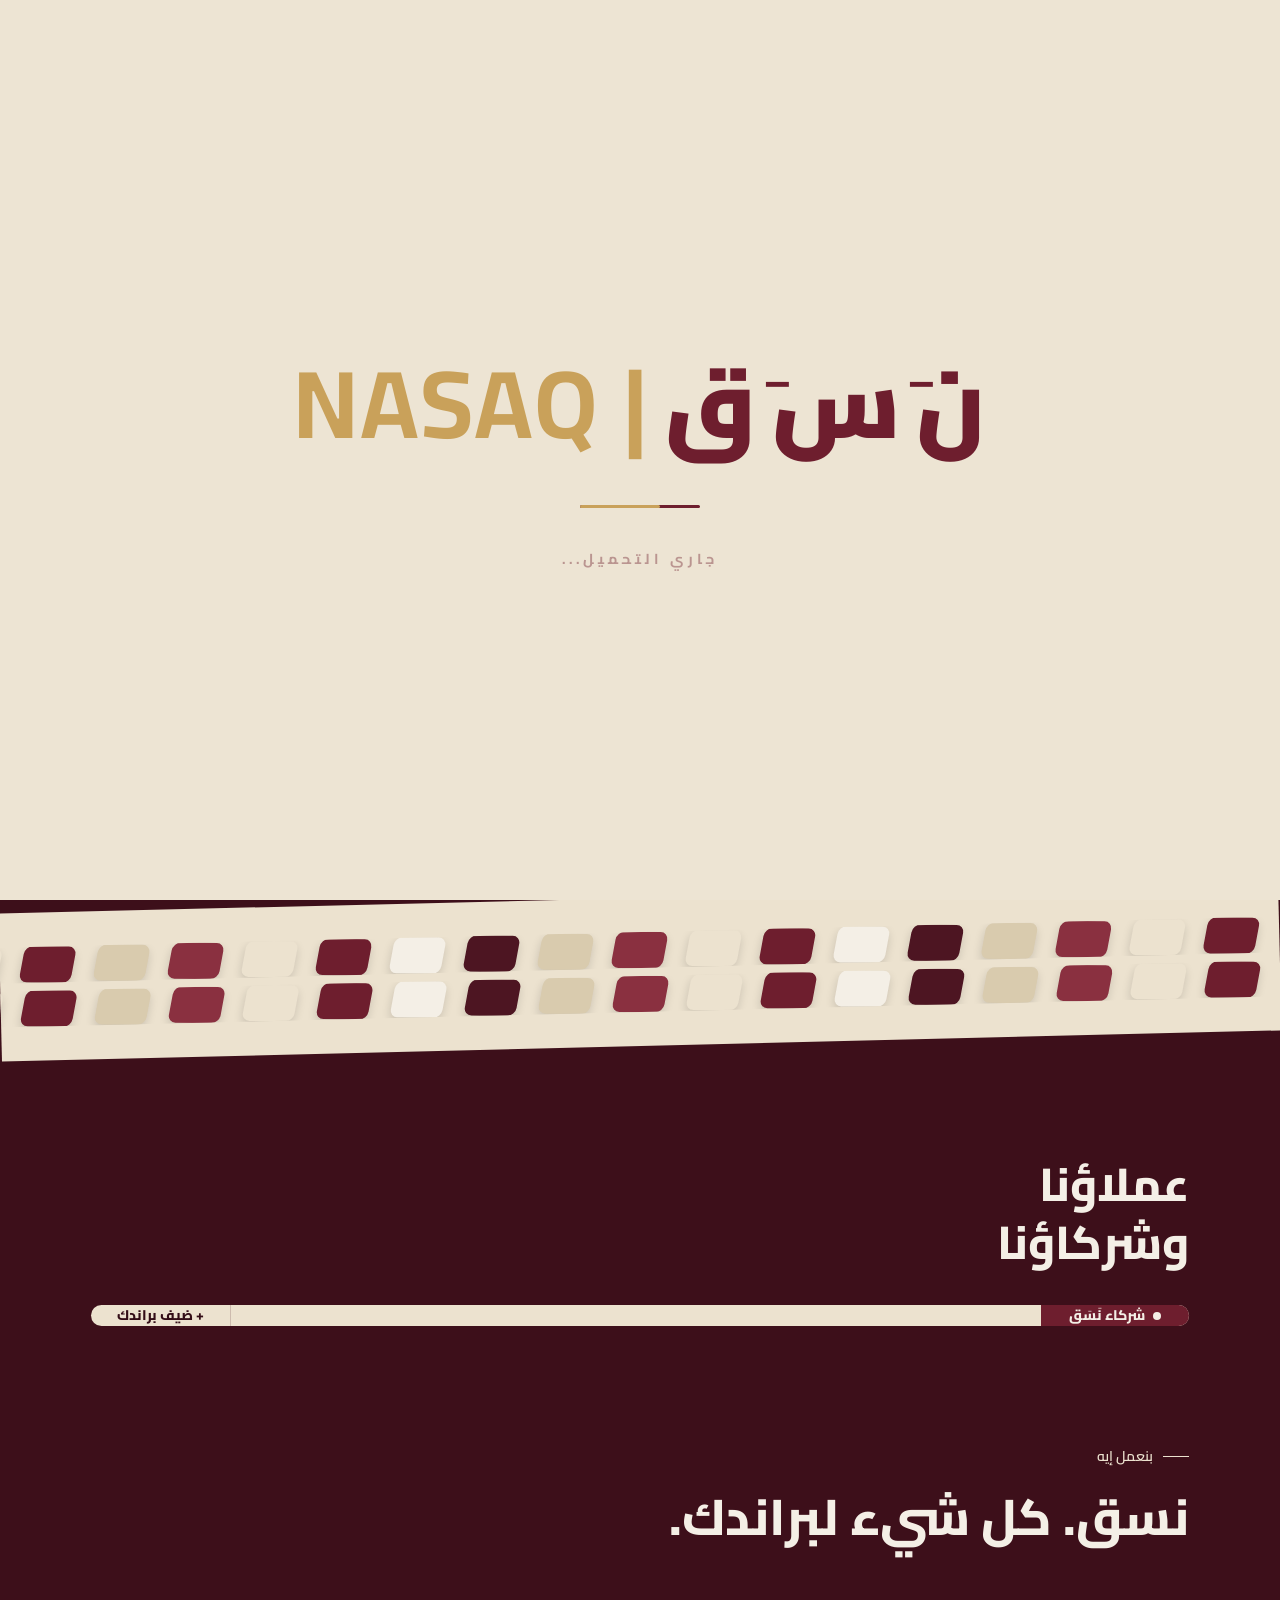
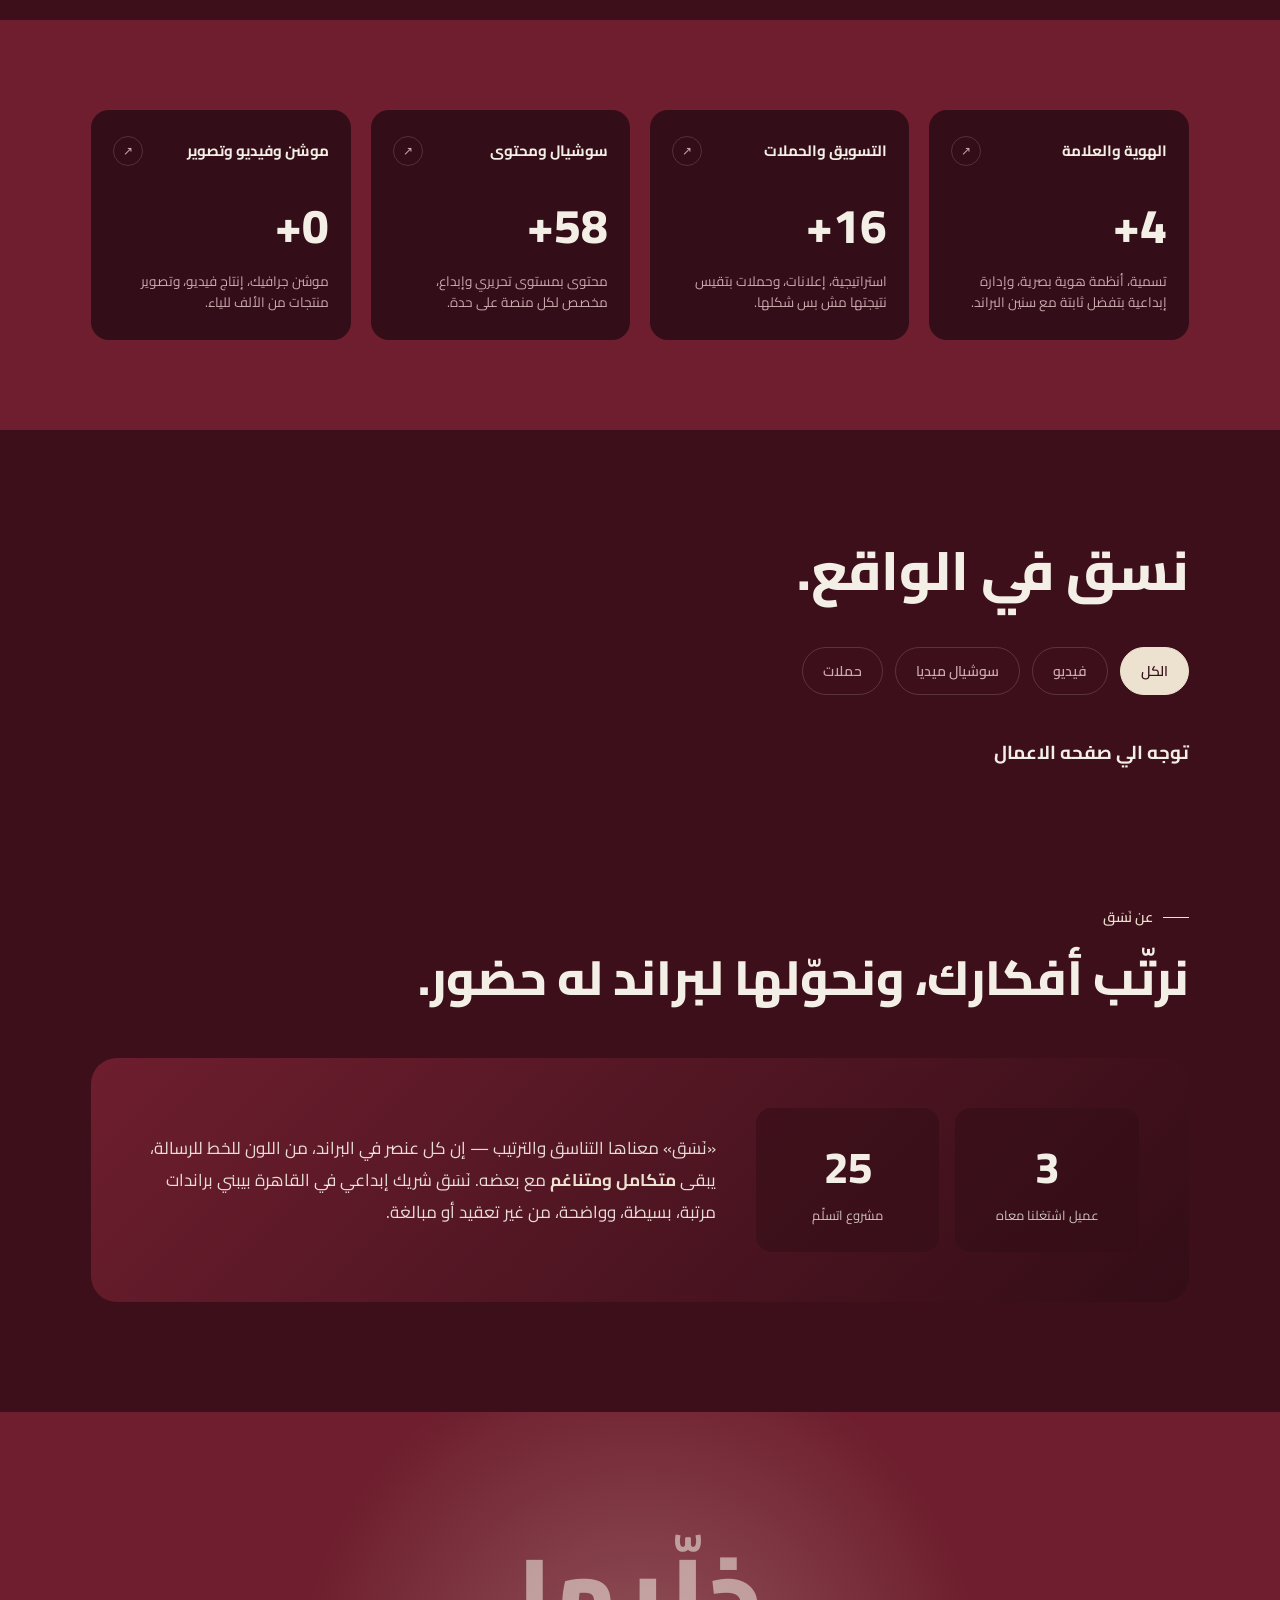
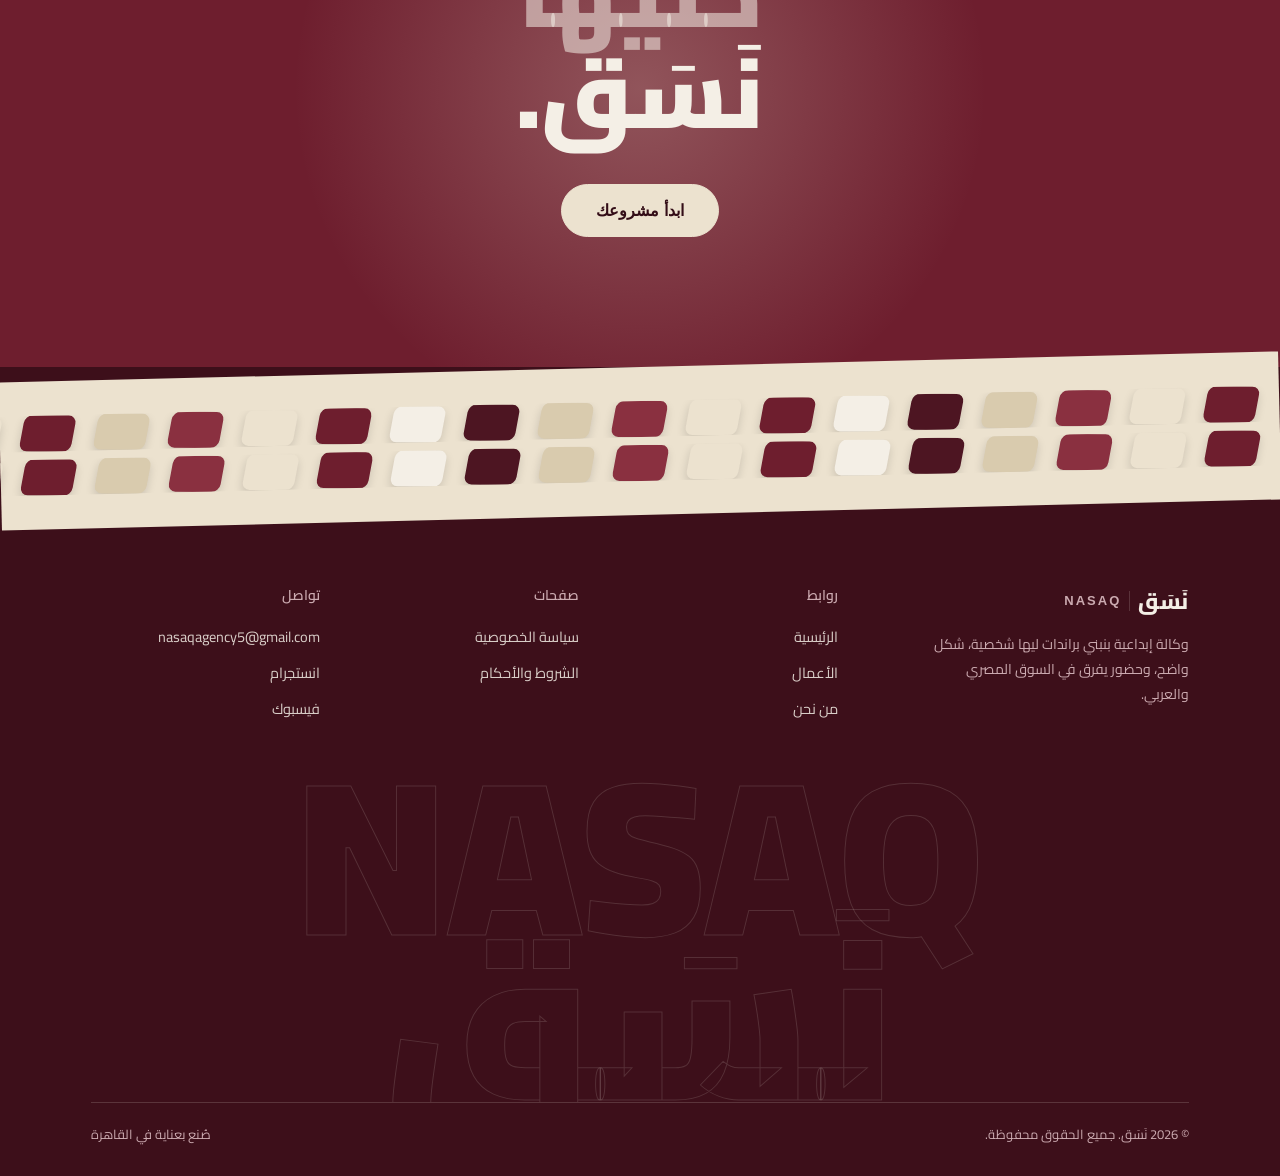
==== index.html @ de9e1041 "Initial commit" ====
<!DOCTYPE html>
<html lang="ar" dir="rtl">

<head>
  <meta charset="UTF-8">
  <meta name="viewport" content="width=device-width, initial-scale=1.0">
  <title>نَسَق | NASAQ — وكالة علامات وإبداع</title>
  <link rel="preconnect" href="https://fonts.googleapis.com">
  <link rel="preconnect" href="https://fonts.gstatic.com" crossorigin>
  <link
    href="https://fonts.googleapis.com/css2?family=Cairo:wght@400;500;600;700;800;900&family=IBM+Plex+Sans+Arabic:wght@300;400;500&display=swap"
    rel="stylesheet">
  <link rel="stylesheet" href="assistant/css/style.css">
  <link rel="stylesheet" href="assistant/css/responsive.css">
  <link rel="icon" type="image/png" href="assistant/img/favicon-48x48.png">
</head>

<body>

  <!-- ===== LOADING SCREEN ===== -->
  <div class="loading-wrapper" id="loadingWrapper">
    <!-- اللوجو المُجمَّع -->
    <div class="logo-container">
      <span class="word">ن</span>
      <span class="word">َ</span>
      <span class="word">س</span>
      <span class="word">َ</span>
      <span class="word">ق</span>
      <span class="word en">| NASAQ</span>
    </div>

    <!-- شريط التحميل المتحرك -->
    <div class="loading-line"></div>

    <!-- نص تحميل -->
    <div class="loading-text">جاري التحميل...</div>
  </div>


  <header id="siteHeader">
    <div class="wrap">
      <div class="logo">نَسَق <span class="en">NASAQ</span></div>
      <nav class="main-links">
        <a href="index.html" class="active">الرئيسية</a>
        <a href="works.html">الأعمال</a>
        <a href="about.html">من نحن</a>
      </nav>
      <div class="nav-right">
        <a class="icon-btn" href="https://www.facebook.com/nasaqagency" aria-label="Instagram">
          <!-- أيقونة إنستغرام SVG -->
          <svg xmlns="http://www.w3.org/2000/svg" width="24" height="24" viewBox="0 0 24 24" fill="none"
            stroke="currentColor" stroke-width="2" stroke-linecap="round" stroke-linejoin="round">
            <rect x="2" y="2" width="20" height="20" rx="5" ry="5" />
            <path d="M16 11.37A4 4 0 1 1 12.63 8 4 4 0 0 1 16 11.37z" />
            <line x1="17.5" y1="6.5" x2="17.51" y2="6.5" />
          </svg>
        </a>
        <a class="icon-btn" href="https://www.facebook.com/nasaqagency" aria-label="Facebook">
          <!-- أيقونة فيسبوك SVG -->
          <svg xmlns="http://www.w3.org/2000/svg" width="24" height="24" viewBox="0 0 24 24" fill="none"
            stroke="currentColor" stroke-width="2" stroke-linecap="round" stroke-linejoin="round">
            <path d="M18 2h-3a5 5 0 0 0-5 5v3H7v4h3v8h4v-8h3l1-4h-4V7a1 1 0 0 1 1-1h3z" />
          </svg>
        </a>
        <button class="btn" onclick="document.getElementById('contactAnchor').scrollIntoView({behavior:'smooth'})">تواصل
          معنا</button>
      </div>
    </div>
  </header>

  <section class="hero" id="home">
    <div class="wrap">
      <div class="hero-cards" aria-hidden="true">
        <div class="card-col a">
          <div class="s-card dark">هوية</div>
          <div class="s-card light">تصوير</div>
          <div class="s-card burg">حملة</div>
          <div class="s-card dark">موشن</div>
          <div class="s-card light">محتوى</div>
          <div class="s-card dark">هوية</div>
          <div class="s-card light">تصوير</div>
          <div class="s-card burg">حملة</div>
          <div class="s-card dark">موشن</div>
          <div class="s-card light">محتوى</div>
        </div>
        <div class="card-col b">
          <div class="s-card light">برانديج</div>
          <div class="s-card dark">سوشيال</div>
          <div class="s-card burg">فيديو</div>
          <div class="s-card light">تحرير</div>
          <div class="s-card dark">إعلانات</div>
          <div class="s-card light">برانديج</div>
          <div class="s-card dark">سوشيال</div>
          <div class="s-card burg">فيديو</div>
          <div class="s-card light">تحرير</div>
          <div class="s-card dark">إعلانات</div>
        </div>
      </div>
      <div class="hero-copy">
        <div class="eyebrow">وكالة علامات وإبداع — القاهرة، مصر</div>
        <h1>براندات ليها <span class="accent">نَسَق</span>.</h1>
        <p>نَسَق وكالة إبداعية بنشتغل على البراند من أول الفكرة لحد ما يبقى ليه شكل وشخصية واضحة.
          تصميم، محتوى، وهوية وحملات... كل حاجة عندنا ليها هدف ومتظبطة على بعض.
          بنحب الشغل المرتب، والأفكار اللي ليها معنى، والنتيجة اللي تفرق فعلًا.
        </p>
        <button class="btn" onclick="document.getElementById('contactAnchor').scrollIntoView({behavior:'smooth'})">ابدأ
          مشروعك <span class="arrow">←</span></button>
      </div>
    </div>
  </section>

  <div class="marquee-section" aria-hidden="true">
    <div class="marquee-row">
      <div class="marquee-track" id="mt1"></div>
    </div>
    <div class="marquee-row rev">
      <div class="marquee-track" id="mt2"></div>
    </div>
  </div>

  <section class="clients reveal">
    <div class="wrap">
      <h2>عملاؤنا<br>وشركاؤنا</h2>
      <div class="clients-ticker">
        <div class="ticker-label"><span class="dot"></span> شركاء نَسَق</div>
        <div class="ticker-viewport">
          <div class="ticker-track" id="clientsTrack"></div>
        </div>
        <div class="add-brand-wrap"><a class="add-brand" href="#contactAnchor">+ ضيف براندك</a></div>
      </div>
    </div>
  </section>

  <section class="statement reveal">
    <div class="wrap">
      <div class="eyebrow">بنعمل إيه</div>
      <h2>نسق. كل شيء لبراندك.</h2>
    </div>
  </section>

  <section class="services">
    <div class="wrap">
      <div class="services-grid reveal-stagger">
        <div class="service-card">
          <div class="service-top"><span class="name">الهوية والعلامة</span><span class="arrow-circle">↗</span></div>
          <div>
            <div class="service-num" data-target="5">0+</div>
            <div class="service-desc">تسمية، أنظمة هوية بصرية، وإدارة إبداعية بتفضل ثابتة مع سنين البراند.</div>
          </div>
        </div>
        <div class="service-card">
          <div class="service-top"><span class="name">التسويق والحملات</span><span class="arrow-circle">↗</span></div>
          <div>
            <div class="service-num" data-target="20">0+</div>
            <div class="service-desc">استراتيجية، إعلانات، وحملات بتقيس نتيجتها مش بس شكلها.</div>
          </div>
        </div>
        <div class="service-card">
          <div class="service-top"><span class="name">سوشيال ومحتوى</span><span class="arrow-circle">↗</span></div>
          <div>
            <div class="service-num" data-target="70">0+</div>
            <div class="service-desc">محتوى بمستوى تحريري وإبداع، مخصص لكل منصة على حدة.</div>
          </div>
        </div>
        <div class="service-card">
          <div class="service-top"><span class="name">موشن وفيديو وتصوير</span><span class="arrow-circle">↗</span></div>
          <div>
            <div class="service-num" data-target="0">0+</div>
            <div class="service-desc">موشن جرافيك، إنتاج فيديو، وتصوير منتجات من الألف للياء.</div>
          </div>
        </div>
      </div>
    </div>
  </section>

  <section class="projects reveal" id="projects">
    <div class="wrap">
      <h2>نسق في الواقع.</h2>
      
      <div class="filters">
        <button class="filter-btn active" data-filter="all">الكل</button>
        
        <button class="filter-btn" data-filter="video">فيديو</button>
        <button class="filter-btn" data-filter="social">سوشيال ميديا</button>
        
        <button class="filter-btn" data-filter="campaign">حملات</button>
      </div>
      <h3>توجه الي صفحه الاعمال</h3>
      <!-- <div class="projects-grid" id="projectsGrid">
        <div class="project-card" data-cat="branding">
          <div class="project-media"></div>
          <div class="project-overlay">
            <div class="project-tag">برانديج</div>
            
          </div>
        </div>
        <div class="project-card" data-cat="social">
          <div class="project-media"></div>
          <div class="project-overlay">
            <div class="project-tag">سوشيال ميديا</div>
            <div class="project-name">محتوى — يوني ستيل</div>
          </div>
        </div>
        <div class="project-card" data-cat="campaign">
          <div class="project-media"></div>
          <div class="project-overlay">
            <div class="project-tag">حملات</div>
            <div class="project-name">حملة إطلاق — ASC</div>
          </div>
        </div>
        <div class="project-card" data-cat="video">
          <div class="project-media"></div>
          <div class="project-overlay">
            <div class="project-tag">فيديو</div>
            
          </div>
        </div>
        
        <div class="project-card" data-cat="branding">
          <div class="project-media"></div>
          <div class="project-overlay">
            <div class="project-tag">برانديج</div>
            <div class="project-name">تعديل هوية — يوني ستيل</div>
          </div>
        </div>
      </div> -->
    </div>
  </section>

  <section class="about reveal" id="about">
    <div class="wrap">
      <div class="eyebrow">عن نَسَق</div>
      <h2>نرتّب أفكارك، ونحوّلها لبراند له حضور.</h2>
      <div class="about-panel">
        <div class="about-stats">
          <div class="about-stat">
            <div class="num" data-target="5">0</div>
            <div class="lbl">عميل اشتغلنا معاه</div>
          </div>
          <div class="about-stat">
            <div class="num" data-target="35">0</div>
            <div class="lbl">مشروع اتسلّم</div>
          </div>
        </div>
        <div class="about-text">
          <p>«نَسَق» معناها التناسق والترتيب — إن كل عنصر في البراند، من اللون للخط للرسالة، يبقى <strong>متكامل
              ومتناغم</strong> مع بعضه. نَسَق شريك إبداعي في القاهرة بيبني براندات مرتبة، بسيطة، وواضحة، من غير تعقيد أو
            مبالغة.</p>
        </div>
      </div>
    </div>
  </section>

  <section class="cta-close" id="contactAnchor">
    <div class="cta-glow"></div>
    <div class="wrap">
      <h2><span class="l1">خلّيها</span><span class="l2">نَسَق.</span></h2>
      <a href="https://wa.me/201227632985" target="_blank"><button class="btn">ابدأ مشروعك</button></a>
    </div>
  </section>

  <div class="marquee-section" aria-hidden="true" style="margin-top:0;margin-bottom:0;">
    <div class="marquee-row">
      <div class="marquee-track" id="mt3"></div>
    </div>
    <div class="marquee-row rev">
      <div class="marquee-track" id="mt4"></div>
    </div>
  </div>

  <footer>
    <div class="wrap">
      <div class="footer-grid">
        <div class="footer-brand">
          <div class="logo">نَسَق <span class="en">NASAQ</span></div>
          <p>وكالة إبداعية بنبني براندات ليها شخصية، شكل واضح، وحضور يفرق في السوق المصري والعربي.</p>
        </div>
        <div class="footer-col">
          <h4>روابط</h4>
          <ul>
            <li><a href="index.html">الرئيسية</a></li>
            <li><a href="works.html">الأعمال</a></li>
            <li><a href="about.html">من نحن</a></li>
          </ul>
        </div>
        <div class="footer-col">
          <h4>صفحات</h4>
          <ul>
            <li><a href="#">سياسة الخصوصية</a></li>
            <li><a href="#">الشروط والأحكام</a></li>
          </ul>
        </div>
        <div class="footer-col">
          <h4>تواصل</h4>
          <ul>
            <li><a href="nasaqagency5@gmail.com">nasaqagency5@gmail.com</a></li>
            <li><a href="https://www.facebook.com/nasaqagency">انستجرام</a></li>
            <li><a href="https://www.facebook.com/nasaqagency">فيسبوك</a></li>
          </ul>
        </div>
      </div>
      <div class="footer-watermark"><span>NASAQ نَسَق</span></div>
      <div class="footer-bottom">
        <span>© 2026 نَسَق. جميع الحقوق محفوظة.</span>
        <span>صُنع بعناية في القاهرة</span>
      </div>
    </div>
  </footer>

  <script src="assistant/js/main.js"></script>

</body>

</html>
---- assistant/css/style.css ----
:root {
    --bg: #3d0f1a;
    --bg-soft: #4d1522;
    --burgundy: #6e1e2e;
    --burgundy-deep: #330d17;
    --burgundy-light: #8a3040;
    --beige: #ece2cf;
    --beige-dim: #d9cbae;
    --cream: #f4efe6;
    --ink: #330d17;
    --muted: #cbaab0;
    --gold: #ece2cf;
    --line: rgba(244, 239, 230, 0.16);
}

* {
    margin: 0;
    padding: 0;
    box-sizing: border-box;
}

html {
    scroll-behavior: smooth;
}

body {
    background: var(--bg);
    color: var(--cream);
    font-family: 'Cairo', sans-serif;
    overflow-x: hidden;
    line-height: 1.5;
}

/* ===== LOADING WRAPPER ===== */
.loading-wrapper {
    position: fixed;
    inset: 0;
    z-index: 9999;
    background: #EDE4D3;
    display: flex;
    flex-direction: column;
    align-items: center;
    justify-content: center;
    transition: opacity 1.2s ease, visibility 1.2s ease;
    opacity: 1;
    visibility: visible;
    pointer-events: all;
}

.loading-wrapper.hide {
    opacity: 0;
    visibility: hidden;
    pointer-events: none;
}

/* ===== LOGO CONTAINER ===== */
.logo-container {
    display: flex;
    align-items: baseline;
    justify-content: center;
    gap: 6px;
    font-size: clamp(3rem, 10vw, 6rem);
    font-weight: 900;
    color: #6E1E2E;
    /* بيرجاندي */
    letter-spacing: 2px;
    position: relative;
}

.logo-container .word {
    display: inline-block;
    opacity: 0;
    transform: translateY(40px) scale(0.7) rotate(-8deg);
    animation: letterPop 0.8s cubic-bezier(0.34, 1.56, 0.64, 1) forwards;
}

.logo-container .word:nth-child(1) {
    animation-delay: 0.1s;
}

.logo-container .word:nth-child(2) {
    animation-delay: 0.25s;
}

.logo-container .word:nth-child(3) {
    animation-delay: 0.4s;
}

.logo-container .word:nth-child(4) {
    animation-delay: 0.55s;
}

.logo-container .word:nth-child(5) {
    animation-delay: 0.7s;
}

.logo-container .word:nth-child(6) {
    animation-delay: 0.85s;
}

/* كلمة NASAQ باللون الذهبي الخفيف */
.logo-container .word.en {
    color: #C9A15A;
    font-weight: 700;
    margin-right: 10px;
}

@keyframes letterPop {
    0% {
        opacity: 0;
        transform: translateY(40px) scale(0.6) rotate(-8deg);
    }

    60% {
        opacity: 1;
        transform: translateY(-6px) scale(1.08) rotate(1deg);
    }

    100% {
        opacity: 1;
        transform: translateY(0) scale(1) rotate(0deg);
    }
}

/* ===== DECORATIVE LINE ===== */
.loading-line {
    margin-top: 30px;
    width: 120px;
    height: 3px;
    background: #6E1E2E;
    border-radius: 4px;
    position: relative;
    overflow: hidden;
    opacity: 0;
    animation: lineFade 0.6s ease 1.2s forwards;
}

.loading-line::after {
    content: '';
    position: absolute;
    right: -100%;
    top: 0;
    height: 100%;
    width: 100%;
    background: #C9A15A;
    border-radius: 4px;
    animation: lineProgress 2s ease 1.4s forwards;
}

@keyframes lineFade {
    0% {
        opacity: 0;
        transform: scaleX(0.5);
    }

    100% {
        opacity: 1;
        transform: scaleX(1);
    }
}

@keyframes lineProgress {
    0% {
        right: -100%;
    }

    100% {
        right: 100%;
    }
}

/* ===== SUBTLE PULSE ON LOGO ===== */
.logo-container {
    animation: softPulse 2.4s ease-in-out infinite alternate;
}

@keyframes softPulse {
    0% {
        transform: scale(1);
    }

    100% {
        transform: scale(1.02);
    }
}

/* ===== SMALL LOADING TEXT ===== */
.loading-text {
    margin-top: 40px;
    font-size: 0.9rem;
    color: rgba(110, 30, 46, 0.4);
    font-weight: 700;
    letter-spacing: 4px;
    opacity: 0;
    animation: textFade 0.8s ease 1.8s forwards;
}

@keyframes textFade {
    0% {
        opacity: 0;
        transform: translateY(10px);
    }

    100% {
        opacity: 1;
        transform: translateY(0);
    }
}

/* ===== RESPONSIVE ===== */
@media (max-width: 600px) {
    .logo-container {
        font-size: 2.4rem;
        gap: 4px;
    }

    .loading-line {
        width: 80px;
    }

    .loading-text {
        font-size: 0.7rem;
        letter-spacing: 2px;
    }
}

@media (max-width: 400px) {
    .logo-container {
        font-size: 1.8rem;
        flex-wrap: wrap;
        justify-content: center;
    }
}

::selection {
    background: var(--burgundy);
    color: var(--cream);
}

a {
    color: inherit;
    text-decoration: none;
}

ul {
    list-style: none;
}

img {
    max-width: 100%;
    display: block;
}

.wrap {
    max-width: 1280px;
    margin: 0 auto;
    padding: 0 40px;
}

@media(max-width:768px) {
    .wrap {
        padding: 0 20px;
    }
}

/* reveal animation */
.reveal {
    opacity: 0;
    transform: translateY(28px);
    transition: opacity .7s cubic-bezier(.2, .7, .2, 1), transform .7s cubic-bezier(.2, .7, .2, 1);
}

.reveal.in {
    opacity: 1;
    transform: translateY(0);
}

.reveal-stagger>* {
    opacity: 0;
    transform: translateY(24px);
    transition: opacity .6s ease, transform .6s ease;
}

.reveal-stagger.in>* {
    opacity: 1;
    transform: translateY(0);
}

.reveal-stagger.in>*:nth-child(1) {
    transition-delay: .03s;
}

.reveal-stagger.in>*:nth-child(2) {
    transition-delay: .09s;
}

.reveal-stagger.in>*:nth-child(3) {
    transition-delay: .15s;
}

.reveal-stagger.in>*:nth-child(4) {
    transition-delay: .21s;
}

.reveal-stagger.in>*:nth-child(5) {
    transition-delay: .27s;
}

.reveal-stagger.in>*:nth-child(6) {
    transition-delay: .33s;
}

/* ---------------- NAVBAR ---------------- */
header {
    position: fixed;
    top: 0;
    left: 0;
    right: 0;
    z-index: 100;
    padding: 22px 0;
    transition: background .35s ease, padding .35s ease, border-color .35s ease;
    border-bottom: 1px solid transparent;
}

header.scrolled {
    background: rgba(61, 15, 26, 0.9);
    backdrop-filter: blur(14px);
    padding: 14px 0;
    border-color: var(--line);
}

header .wrap {
    display: flex;
    align-items: center;
    justify-content: space-between;
    gap: 24px;
}

.logo {
    font-size: 22px;
    font-weight: 800;
    letter-spacing: .5px;
    white-space: nowrap;
    display: flex;
    align-items: center;
    gap: 8px;
}

.logo .en {
    font-family: Arial, sans-serif;
    font-weight: 600;
    font-size: 13px;
    color: var(--muted);
    letter-spacing: 2px;
    border-right: 1px solid var(--line);
    padding-right: 8px;
}

nav.main-links {
    display: flex;
    gap: 36px;
    font-size: 15px;
    font-weight: 600;
}

nav.main-links a {
    position: relative;
    color: var(--muted);
    transition: color .25s ease;
    padding-bottom: 4px;
}

nav.main-links a:hover {
    color: var(--cream);
}

nav.main-links a.active {
    color: var(--cream);
}

nav.main-links a.active::after {
    content: '';
    position: absolute;
    right: 0;
    left: 0;
    bottom: 0;
    height: 2px;
    background: var(--gold);
    border-radius: 2px;
}

.nav-right {
    display: flex;
    align-items: center;
    gap: 14px;
}

.icon-btn {
    width: 36px;
    height: 36px;
    border-radius: 50%;
    border: 1px solid var(--line);
    display: flex;
    align-items: center;
    justify-content: center;
    font-size: 13px;
    color: var(--muted);
    transition: border-color .25s, color .25s, transform .25s;
}

.icon-btn:hover {
    border-color: var(--gold);
    color: var(--cream);
    transform: translateY(-2px);
}

.btn {
    display: inline-flex;
    align-items: center;
    gap: 8px;
    background: var(--beige);
    color: var(--ink);
    font-weight: 700;
    font-size: 14px;
    padding: 12px 22px;
    border-radius: 999px;
    border: 1px solid var(--beige);
    cursor: pointer;
    transition: background .25s ease, color .25s ease, transform .25s ease, box-shadow .25s ease;
}

.btn:hover {
    background: var(--burgundy);
    color: var(--cream);
    border-color: var(--burgundy);
    transform: translateY(-2px) scale(1.02);
    box-shadow: 0 10px 30px -8px rgba(110, 30, 46, .6);
}

.btn .arrow {
    transition: transform .25s ease;
}

.btn:hover .arrow {
    transform: translateX(-4px);
}

.btn-ghost {
    background: transparent;
    color: var(--cream);
    border: 1px solid var(--line);
}

.btn-ghost:hover {
    background: var(--cream);
    color: var(--ink);
    border-color: var(--cream);
}

/* ---------------- HERO ---------------- */
.hero {
    position: relative;
    padding: 170px 0 60px;
    min-height: 92vh;
    display: flex;
    align-items: center;
}

.hero .wrap {
    display: grid;
    grid-template-columns: 0.9fr 1.1fr;
    gap: 40px;
    align-items: center;
}

.hero-cards {
    position: relative;
    height: 560px;
    overflow: hidden;
    -webkit-mask-image: linear-gradient(to bottom, transparent 0%, black 12%, black 88%, transparent 100%);
    mask-image: linear-gradient(to bottom, transparent 0%, black 12%, black 88%, transparent 100%);
}

.card-col {
    position: absolute;
    top: 0;
    width: 47%;
    display: flex;
    flex-direction: column;
    gap: 18px;
}

.card-col.a {
    right: 0;
    animation: scrollUp 26s linear infinite;
}

.card-col.b {
    left: 0;
    animation: scrollDown 32s linear infinite;
}

@keyframes scrollUp {
    from {
        transform: translateY(0);
    }

    to {
        transform: translateY(-50%);
    }
}

@keyframes scrollDown {
    from {
        transform: translateY(-50%);
    }

    to {
        transform: translateY(0);
    }
}

.s-card {
    height: 150px;
    border-radius: 18px;
    display: flex;
    align-items: flex-end;
    padding: 18px;
    font-weight: 700;
    font-size: 16px;
}

.s-card.dark {
    background: var(--bg-soft);
    border: 1px solid var(--line);
    color: var(--cream);
}

.s-card.light {
    background: linear-gradient(160deg, var(--beige), var(--beige-dim));
    color: var(--ink);
}

.s-card.burg {
    background: linear-gradient(160deg, var(--burgundy-light), var(--burgundy-deep));
    color: var(--cream);
}

.hero-copy .eyebrow {
    color: var(--gold);
    font-size: 14px;
    font-weight: 600;
    display: flex;
    align-items: center;
    gap: 10px;
    margin-bottom: 22px;
}

.hero-copy .eyebrow::before {
    content: '';
    width: 26px;
    height: 1px;
    background: var(--gold);
}

.hero-copy h1 {
    font-size: clamp(38px, 5.2vw, 68px);
    font-weight: 800;
    line-height: 1.18;
    margin-bottom: 26px;
}

.hero-copy h1 .accent {
    color: var(--gold);
}

.hero-copy p {
    color: var(--muted);
    font-size: 17px;
    max-width: 460px;
    margin-bottom: 34px;
}

/* ---------------- MARQUEE ---------------- */
.marquee-section {
    padding: 26px 0;
    background: var(--beige);
    transform: rotate(-1.4deg);
    margin: 70px 0;
    position: relative;
    z-index: 2;
}

.marquee-row {
    display: flex;
    overflow: hidden;
    white-space: nowrap;
    margin: 8px 0;
}

.marquee-track {
    display: flex;
    gap: 22px;
    padding-right: 22px;
    animation: marqueeLeft 28s linear infinite;
}

.marquee-row.rev .marquee-track {
    animation: marqueeRight 28s linear infinite;
}

@keyframes marqueeLeft {
    from {
        transform: translateX(0);
    }

    to {
        transform: translateX(-50%);
    }
}

@keyframes marqueeRight {
    from {
        transform: translateX(-50%);
    }

    to {
        transform: translateX(0);
    }
}

.m-chip {
    width: 52px;
    height: 36px;
    border-radius: 8px;
    flex: none;
    display: flex;
    align-items: center;
    justify-content: center;
    font-size: 16px;
    transform: skewX(-10deg) rotate(2deg);
    box-shadow: 0 4px 10px rgba(0, 0, 0, .15);
}

/* ---------------- CLIENTS ---------------- */
.clients {
    padding: 40px 0 100px;
}

.clients h2 {
    font-size: clamp(30px, 4vw, 46px);
    font-weight: 800;
    margin-bottom: 34px;
    line-height: 1.25;
}

.clients-ticker {
    background: var(--beige);
    border-radius: 20px;
    display: flex;
    align-items: stretch;
    overflow: hidden;
}

.ticker-label {
    flex: none;
    background: var(--burgundy);
    color: var(--cream);
    font-weight: 800;
    font-size: 14px;
    display: flex;
    align-items: center;
    gap: 8px;
    padding: 0 28px;
    white-space: nowrap;
    position: relative;
    z-index: 2;
}

.ticker-label .dot {
    width: 8px;
    height: 8px;
    border-radius: 50%;
    background: var(--cream);
    animation: pulseDot 1.4s ease-in-out infinite;
}

@keyframes pulseDot {

    0%,
    100% {
        opacity: 1;
        transform: scale(1);
    }

    50% {
        opacity: .4;
        transform: scale(.7);
    }
}

.ticker-viewport {
    flex: 1;
    overflow: hidden;
    position: relative;
}

.ticker-track {
    display: flex;
    align-items: center;
    gap: 56px;
    padding: 0 56px;
    height: 100%;
    width: max-content;
    animation: marqueeLeft 26s linear infinite;
}

.clients-ticker:hover .ticker-track {
    animation-play-state: paused;
}

.ticker-item {
    display: flex;
    align-items: center;
    gap: 12px;
    flex: none;
}

.ticker-logo {
    width: 44px;
    height: 44px;
    border-radius: 10px;
    background: var(--burgundy);
    color: var(--cream);
    display: flex;
    align-items: center;
    justify-content: center;
    font-weight: 800;
    font-size: 15px;
    flex: none;
}

.ticker-item .t-name {
    font-weight: 700;
    font-size: 17px;
    color: var(--ink);
    white-space: nowrap;
}

.add-brand-wrap {
    flex: none;
    display: flex;
    align-items: center;
    padding: 0 26px;
    border-right: 1px solid rgba(61, 15, 26, .18);
}

.add-brand {
    color: var(--ink) !important;
    font-weight: 800;
    white-space: nowrap;
    font-size: 14px;
}

/* ---------------- WHAT WE DO ---------------- */
.statement {
    padding: 20px 0 70px;
}

.statement .eyebrow {
    color: var(--gold);
    font-weight: 600;
    font-size: 14px;
    margin-bottom: 18px;
    display: flex;
    align-items: center;
    gap: 10px;
}

.statement .eyebrow::before {
    content: '';
    width: 26px;
    height: 1px;
    background: var(--gold);
}

.statement h2 {
    font-size: clamp(28px, 4.4vw, 50px);
    font-weight: 800;
    line-height: 1.3;
    max-width: 820px;
}

/* ---------------- SERVICES / STATS ---------------- */
.services {
    background: var(--burgundy);
    padding: 90px 0;
    position: relative;
}

.services-grid {
    display: grid;
    grid-template-columns: repeat(4, 1fr);
    gap: 20px;
}

@media(max-width:900px) {
    .services-grid {
        grid-template-columns: repeat(2, 1fr);
    }
}

@media(max-width:520px) {
    .services-grid {
        grid-template-columns: 1fr;
    }
}

.service-card {
    background: var(--ink);
    border-radius: 18px;
    padding: 26px 22px;
    min-height: 230px;
    display: flex;
    flex-direction: column;
    justify-content: space-between;
    transition: transform .3s ease, box-shadow .3s ease;
}

.service-card:hover {
    transform: translateY(-6px);
    box-shadow: 0 20px 40px -10px rgba(0, 0, 0, .5);
}

.service-top {
    display: flex;
    align-items: center;
    justify-content: space-between;
}

.service-top .name {
    font-weight: 700;
    font-size: 15px;
}

.service-top .arrow-circle {
    width: 30px;
    height: 30px;
    border-radius: 50%;
    border: 1px solid var(--line);
    display: flex;
    align-items: center;
    justify-content: center;
    font-size: 12px;
    color: var(--muted);
}

.service-num {
    font-size: 48px;
    font-weight: 800;
    color: var(--cream);
    margin: 20px 0 10px;
}

.service-desc {
    color: var(--muted);
    font-size: 13.5px;
    line-height: 1.6;
}

/* ---------------- PROJECTS ---------------- */
.projects {
    padding: 100px 0;
}

.projects h2 {
    font-size: clamp(30px, 4.6vw, 54px);
    font-weight: 800;
    margin-bottom: 36px;
}

.filters {
    display: flex;
    gap: 12px;
    margin-bottom: 44px;
    flex-wrap: wrap;
}

.filter-btn {
    padding: 10px 20px;
    border-radius: 999px;
    border: 1px solid var(--line);
    background: transparent;
    color: var(--muted);
    font-family: inherit;
    font-weight: 600;
    font-size: 14px;
    cursor: pointer;
    transition: all .25s ease;
}

.filter-btn:hover {
    color: var(--cream);
    border-color: var(--gold);
}

.filter-btn.active {
    background: var(--beige);
    color: var(--ink);
    border-color: var(--beige);
}

.projects-grid {
    display: grid;
    grid-template-columns: repeat(3, 1fr);
    gap: 24px;
}

@media(max-width:900px) {
    .projects-grid {
        grid-template-columns: repeat(2, 1fr);
    }
}

@media(max-width:600px) {
    .projects-grid {
        grid-template-columns: 1fr;
    }
}

.project-card {
    border-radius: 18px;
    overflow: hidden;
    position: relative;
    height: 280px;
    cursor: pointer;
    transition: opacity .35s ease, transform .35s ease;
}

.project-card.hidden {
    display: none;
}

.project-media {
    position: absolute;
    inset: 0;
    background: linear-gradient(135deg, var(--burgundy-light), var(--burgundy-deep));
    transition: transform .5s ease;
}

.project-card:nth-child(3n+1) .project-media {
    background: linear-gradient(135deg, var(--bg-soft), var(--burgundy-deep));
}

.project-card:nth-child(3n+2) .project-media {
    background: linear-gradient(135deg, var(--beige), var(--beige-dim));
}

.project-card:hover .project-media {
    transform: scale(1.08);
}

.project-overlay {
    position: absolute;
    inset: 0;
    background: linear-gradient(to top, rgba(0, 0, 0, .75) 0%, rgba(0, 0, 0, 0) 55%);
    display: flex;
    flex-direction: column;
    justify-content: flex-end;
    padding: 22px;
}

.project-tag {
    color: var(--gold);
    font-size: 12px;
    font-weight: 700;
    margin-bottom: 6px;
    transform: translateY(6px);
    opacity: .85;
}

.project-name {
    font-weight: 800;
    font-size: 19px;
    transform: translateY(10px);
    transition: transform .35s ease;
}

.project-card:hover .project-name {
    transform: translateY(0);
}

/* ---------------- ABOUT ---------------- */
.about {
    padding: 40px 0 110px;
}

.about .eyebrow {
    color: var(--gold);
    font-weight: 600;
    font-size: 14px;
    margin-bottom: 18px;
    display: flex;
    align-items: center;
    gap: 10px;
}

.about .eyebrow::before {
    content: '';
    width: 26px;
    height: 1px;
    background: var(--gold);
}

.about h2 {
    font-size: clamp(28px, 4.4vw, 48px);
    font-weight: 800;
    line-height: 1.3;
    max-width: 780px;
    margin-bottom: 50px;
}

.about-panel {
    background: linear-gradient(135deg, var(--burgundy), var(--burgundy-deep));
    border-radius: 26px;
    padding: 50px;
    display: grid;
    grid-template-columns: 0.8fr 1.2fr;
    gap: 40px;
    align-items: center;
}

@media(max-width:800px) {
    .about-panel {
        grid-template-columns: 1fr;
        padding: 32px;
    }
}

.about-stats {
    display: flex;
    gap: 16px;
}

.about-stat {
    background: rgba(51, 13, 23, .55);
    border-radius: 16px;
    padding: 26px 20px;
    flex: 1;
    text-align: center;
}

.about-stat .num {
    font-size: 44px;
    font-weight: 800;
}

.about-stat .lbl {
    font-size: 13px;
    color: rgba(244, 239, 230, .8);
    margin-top: 6px;
}

.about-text p {
    font-size: 17px;
    line-height: 1.9;
    color: rgba(244, 239, 230, .92);
}

.about-text strong {
    color: var(--gold);
}

/* ---------------- CLOSING CTA ---------------- */
.cta-close {
    background: var(--burgundy);
    padding: 130px 0;
    text-align: center;
    position: relative;
    overflow: hidden;
}

.cta-glow {
    position: absolute;
    width: 700px;
    height: 700px;
    border-radius: 50%;
    background: radial-gradient(circle, rgba(236, 226, 207, .28), transparent 70%);
    top: 50%;
    left: 50%;
    transform: translate(-50%, -50%);
    animation: driftGlow 14s ease-in-out infinite;
    pointer-events: none;
}

@keyframes driftGlow {

    0%,
    100% {
        transform: translate(-50%, -50%) scale(1);
    }

    50% {
        transform: translate(-46%, -54%) scale(1.15);
    }
}

.cta-close h2 {
    position: relative;
    font-size: clamp(46px, 8vw, 96px);
    font-weight: 900;
    line-height: 1.05;
    margin-bottom: 40px;
}

.cta-close h2 span {
    display: block;
}

.cta-close h2 .l1 {
    color: rgba(244, 239, 230, .55);
}

.cta-close h2 .l2 {
    color: var(--cream);
}

.cta-close .btn {
    position: relative;
    font-size: 16px;
    padding: 16px 34px;
}

/* ---------------- FOOTER ---------------- */
footer {
    background: var(--bg);
    padding-top: 0;
}

.footer-grid {
    padding: 70px 0 40px;
    display: grid;
    grid-template-columns: 1.4fr 1fr 1fr 1fr;
    gap: 30px;
}

@media(max-width:800px) {
    .footer-grid {
        grid-template-columns: 1fr 1fr;
    }
}

.footer-brand .logo {
    margin-bottom: 14px;
}

.footer-brand p {
    color: var(--muted);
    font-size: 14px;
    max-width: 260px;
    line-height: 1.8;
}

.footer-col h4 {
    font-size: 14px;
    color: var(--muted);
    margin-bottom: 18px;
    font-weight: 600;
}

.footer-col ul li {
    margin-bottom: 12px;
}

.footer-col ul a {
    font-size: 14.5px;
    color: var(--cream);
    opacity: .85;
    transition: opacity .2s;
}

.footer-col ul a:hover {
    opacity: 1;
    color: var(--gold);
}

.footer-watermark {
    overflow: hidden;
    text-align: center;
    line-height: 0.75;
}

.footer-watermark span {
    font-size: clamp(80px, 18vw, 220px);
    font-weight: 900;
    color: transparent;
    -webkit-text-stroke: 1px rgba(244, 239, 230, .14);
}

.footer-bottom {
    border-top: 1px solid var(--line);
    padding: 22px 0 32px;
    display: flex;
    justify-content: space-between;
    align-items: center;
    color: var(--muted);
    font-size: 13px;
    flex-wrap: wrap;
    gap: 10px;
}

@media(max-width:900px) {
    .hero .wrap {
        grid-template-columns: 1fr;
    }

    .hero-cards {
        height: 340px;
        order: 2;
    }

    .hero-copy {
        order: 1;
    }

    .about-stats {
        flex-direction: row;
    }
}

@media (prefers-reduced-motion: reduce) {
    * {
        animation-duration: 0.001ms !important;
        animation-iteration-count: 1 !important;
        transition-duration: 0.001ms !important;
    }
}
---- assistant/css/responsive.css ----
/* ========================================
   NASAQ - Global Responsive System
   ======================================== */

/* منع أي عنصر من إنه يسبب Horizontal Scroll */
html {
  width: 100%;
  overflow-x: hidden;
}

body {
  width: 100%;
  max-width: 100%;
  margin: 0;
  overflow-x: hidden;
}

/* ========================================
   Global Box Sizing
   ======================================== */

*,
*::before,
*::after {
  box-sizing: border-box;
}

/* الصور والفيديوهات */
img,
video,
svg {
  max-width: 100%;
  height: auto;
}

/* ========================================
   Main Wrapper
   ======================================== */

.wrap {
  width: min(92%, 1400px);
  margin-inline: auto;
}

/* ========================================
   Header
   ======================================== */

#siteHeader {
  width: 100%;
}

#siteHeader .wrap {
  min-height: 80px;
  display: flex;
  align-items: center;
  justify-content: space-between;
  gap: 25px;
}

/* اللوجو */

.logo {
  flex-shrink: 0;
  white-space: nowrap;
}

/* Navigation */

.main-links {
  display: flex;
  align-items: center;
  justify-content: center;
  gap: clamp(18px, 2.5vw, 40px);
}

.main-links a {
  white-space: nowrap;
}

/* اليمين */

.nav-right {
  display: flex;
  align-items: center;
  gap: 12px;
  flex-shrink: 0;
}

.icon-btn {
  display: flex;
  align-items: center;
  justify-content: center;
  flex-shrink: 0;
}

/* ========================================
   Buttons
   ======================================== */

.btn {
  max-width: 100%;
  white-space: nowrap;
}

/* ========================================
   Tablet
   ======================================== */

@media (max-width: 900px) {

  #siteHeader .wrap {
    gap: 15px;
  }

  .main-links {
    gap: 18px;
  }

  .nav-right {
    gap: 8px;
  }

  .nav-right .icon-btn {
    display: none;
  }
}

/* ========================================
   Mobile
   ======================================== */

@media (max-width: 700px) {

  .wrap {
    width: min(94%, 600px);
  }

  #siteHeader .wrap {
    min-height: 70px;
    gap: 12px;
  }

  .logo {
    font-size: clamp(18px, 5vw, 24px);
  }

  .logo .en {
    display: none;
  }

  .main-links {
    gap: 12px;
  }

  .main-links a {
    font-size: 13px;
  }

  .nav-right {
    gap: 6px;
  }

  .nav-right .btn {
    padding: 10px 14px;
    font-size: 12px;
  }
}

/* ========================================
   Small Mobile
   ======================================== */

@media (max-width: 480px) {

  .wrap {
    width: 92%;
  }

  #siteHeader .wrap {
    min-height: 64px;
    gap: 8px;
  }

  .logo {
    font-size: 19px;
  }

  .main-links {
    gap: 9px;
  }

  .main-links a {
    font-size: 11px;
  }

  .nav-right .btn {
    padding: 8px 10px;
    font-size: 11px;
  }
}

/* ========================================
   Very Small Screens
   ======================================== */

@media (max-width: 360px) {

  .main-links {
    gap: 7px;
  }

  .main-links a {
    font-size: 10px;
  }

  .nav-right .btn {
    padding: 7px 8px;
    font-size: 10px;
  }
}
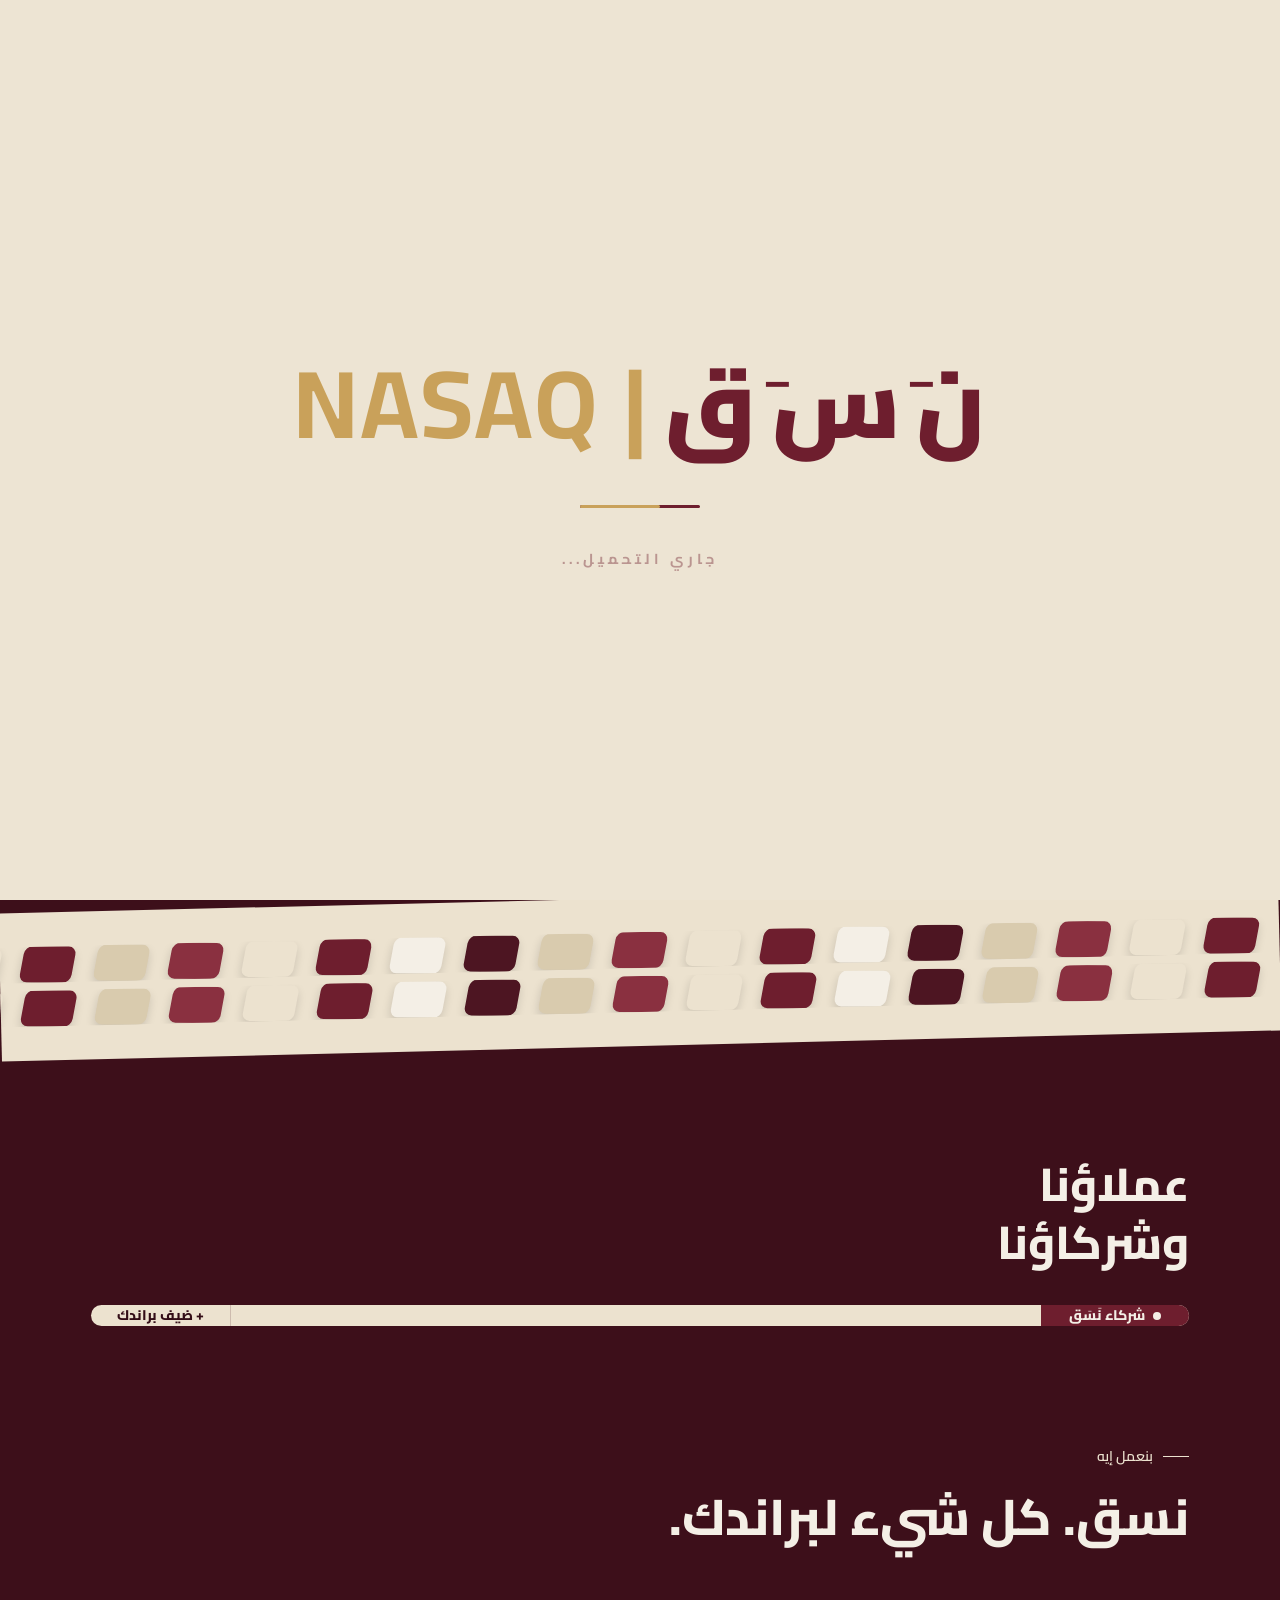
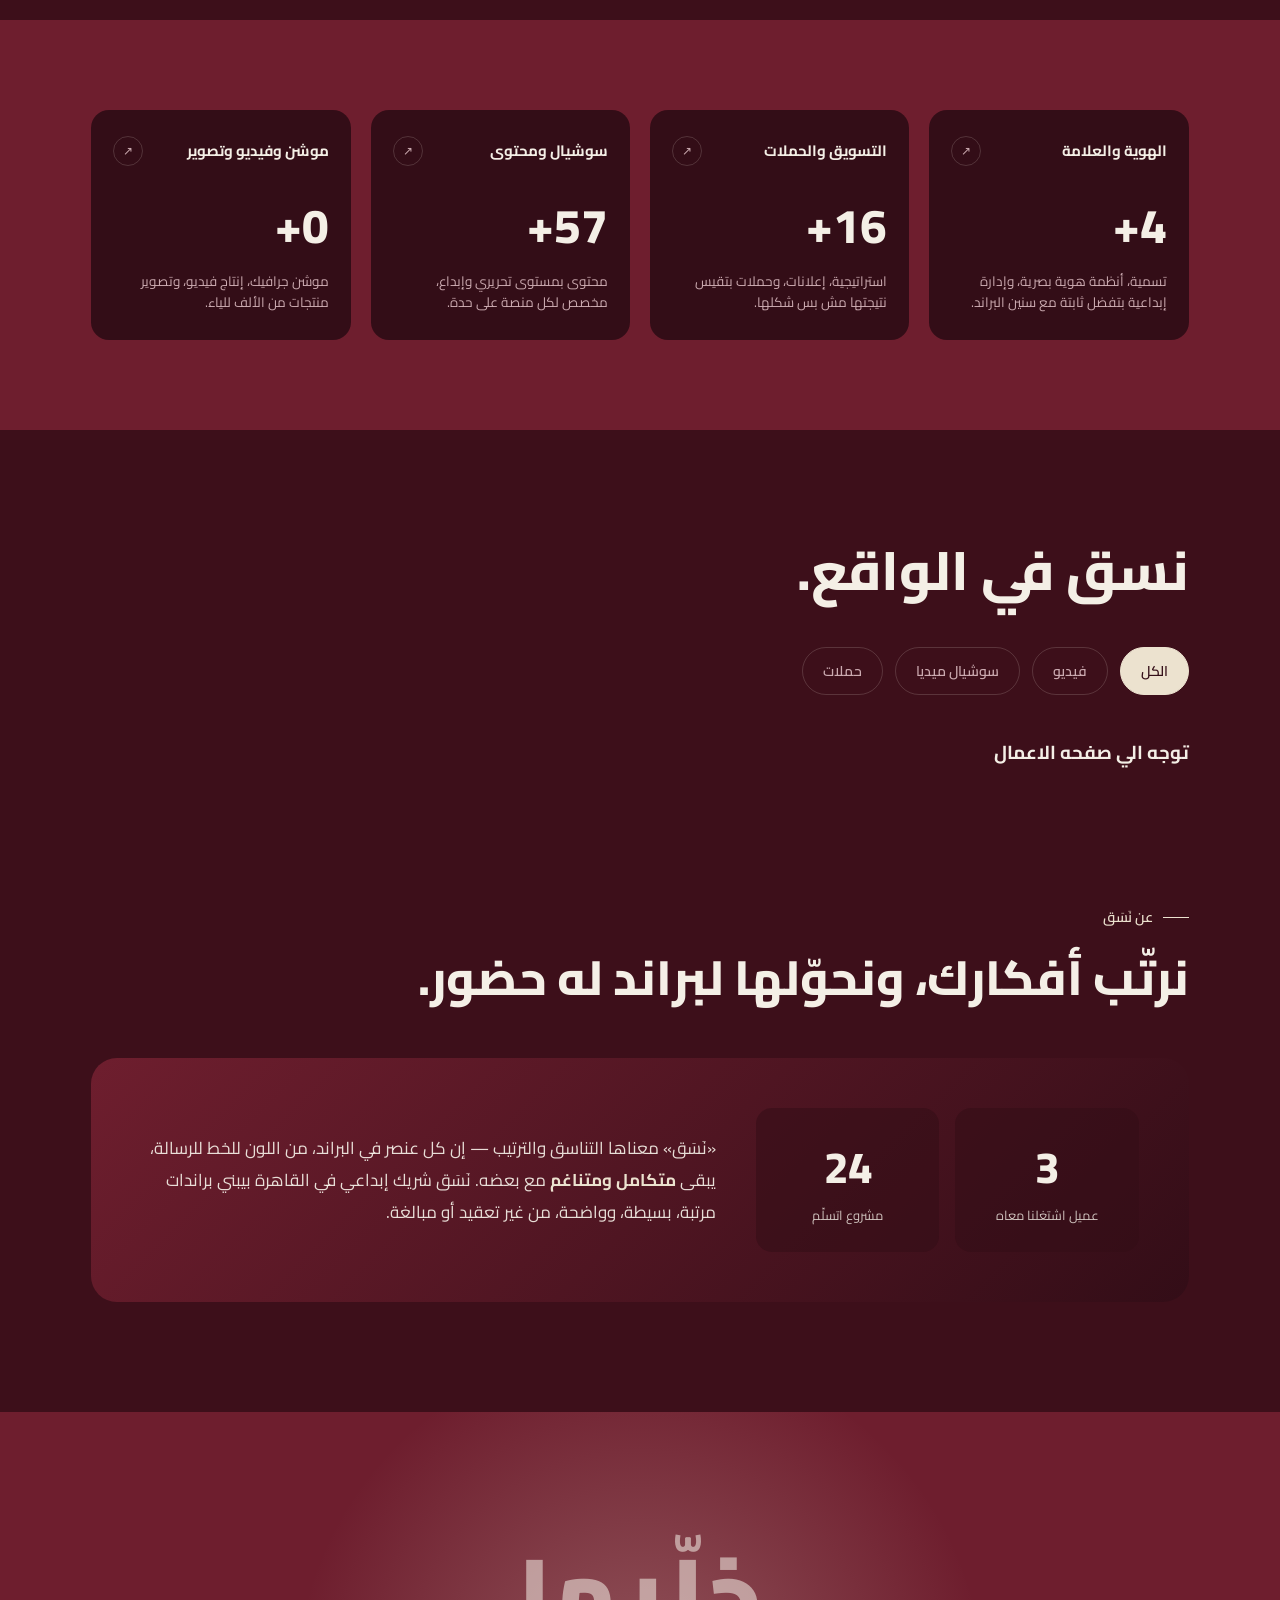
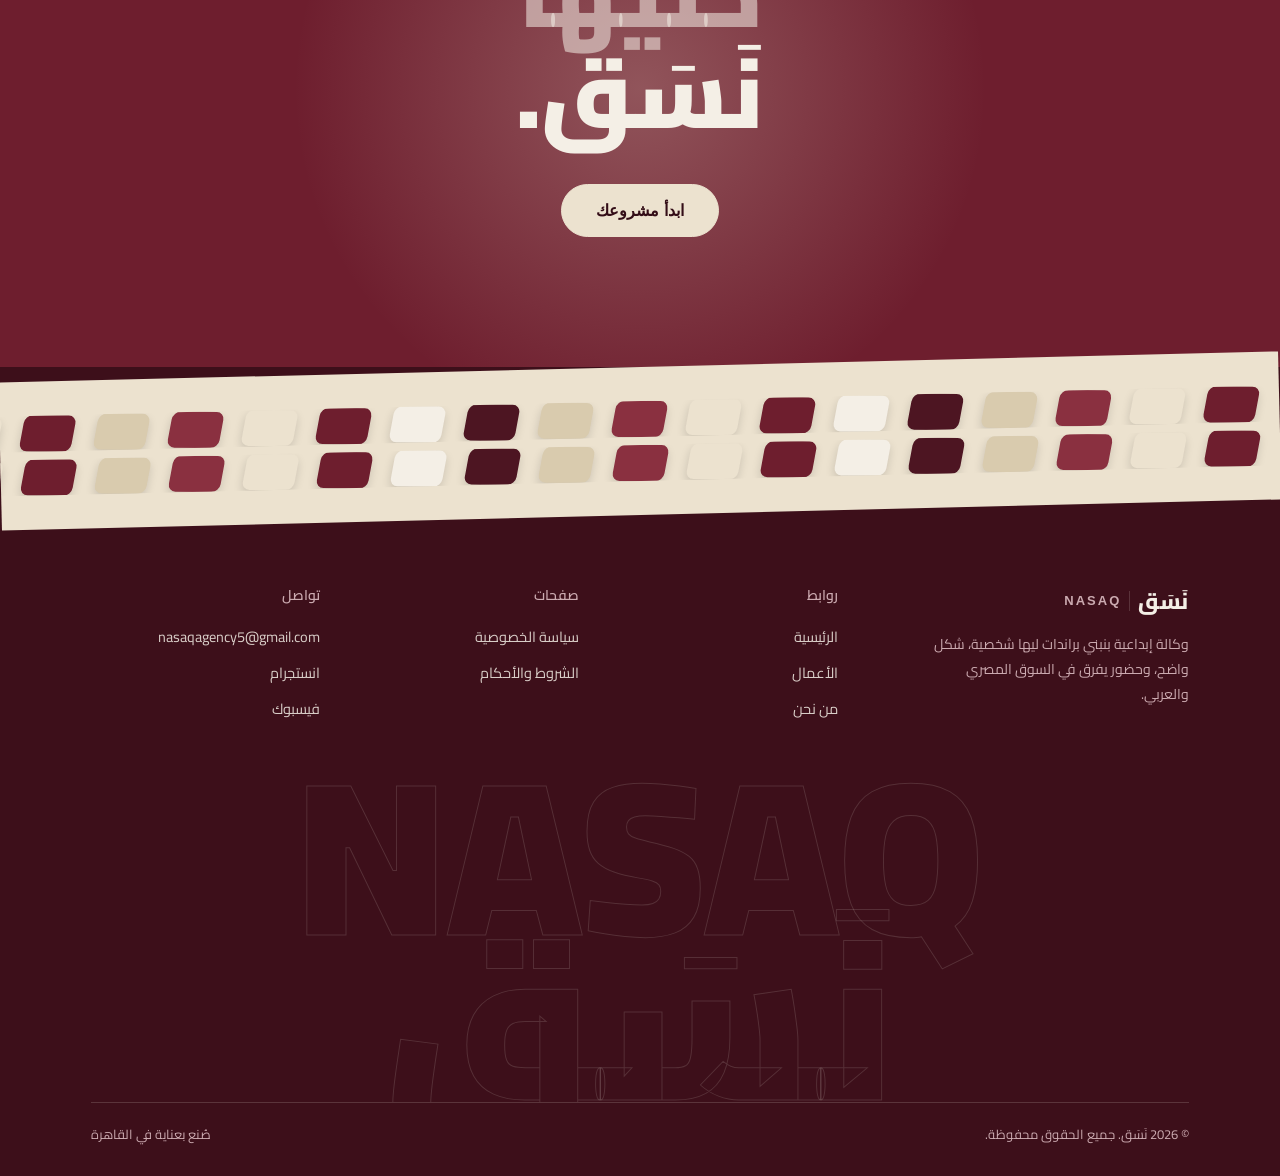
==== commit 6f090794: "Update index.html" ====
--- a/index.html
+++ b/index.html
@@ -3,6 +3,39 @@
 
 <head>
   <meta charset="UTF-8">
+  <meta name="viewport" content="width=device-width, initial-scale=1.0">
+  <title>نسق | Nasaq — وكالة تصميم وتسويق رقمي</title>
+
+  <meta name="description" content="نسق Nasaq — وكالة متخصصة في التصميم والتسويق الرقمي، نساعد العلامات التجارية وصناع المحتوى على الظهور بشكل احترافي وبناء حضور رقمي قوي.">
+  
+  <meta name="keywords" content="نسق, Nasaq, Nasaq Agency, نسق وكالة, نسق للتسويق الرقمي, نسق للتصميم, Nasaq Egypt, وكالة تسويق رقمي, شركة تصميم, تصميم جرافيك, تسويق رقمي, إدارة سوشيال ميديا">
+  
+  <meta name="author" content="Nasaq">
+  
+  <meta name="robots" content="index, follow">
+  <meta name="googlebot" content="index, follow">
+  
+  <link rel="canonical" href="https://YOUR-DOMAIN.com/">
+  
+  <meta name="application-name" content="Nasaq">
+  <meta name="apple-mobile-web-app-title" content="Nasaq">
+  
+  <!-- Open Graph -->
+  <meta property="og:type" content="website">
+  <meta property="og:site_name" content="Nasaq">
+  <meta property="og:title" content="نسق | Nasaq — تصميم وتسويق رقمي">
+  <meta property="og:description" content="نسق Nasaq — نصنع حضورًا بصريًا ورقميًا يترك أثرًا.">
+  <meta property="og:url" content="https://YOUR-DOMAIN.com/">
+  <meta property="og:image" content="https://YOUR-DOMAIN.com/assets/og-image.jpg">
+  <meta property="og:image:alt" content="Nasaq — نسق">
+  <meta property="og:locale" content="ar_EG">
+  
+  <!-- Twitter / X -->
+  <meta name="twitter:card" content="summary_large_image">
+  <meta name="twitter:title" content="نسق | Nasaq">
+  <meta name="twitter:description" content="نسق — تصميم وتسويق رقمي يصنع فرقًا.">
+  <meta name="twitter:image" content="https://YOUR-DOMAIN.com/assets/og-image.jpg">
+  
   <meta name="viewport" content="width=device-width, initial-scale=1.0">
   <title>نَسَق | NASAQ — وكالة علامات وإبداع</title>
   <link rel="preconnect" href="https://fonts.googleapis.com">
@@ -311,4 +344,4 @@
 
 </body>
 
-</html>+</html>
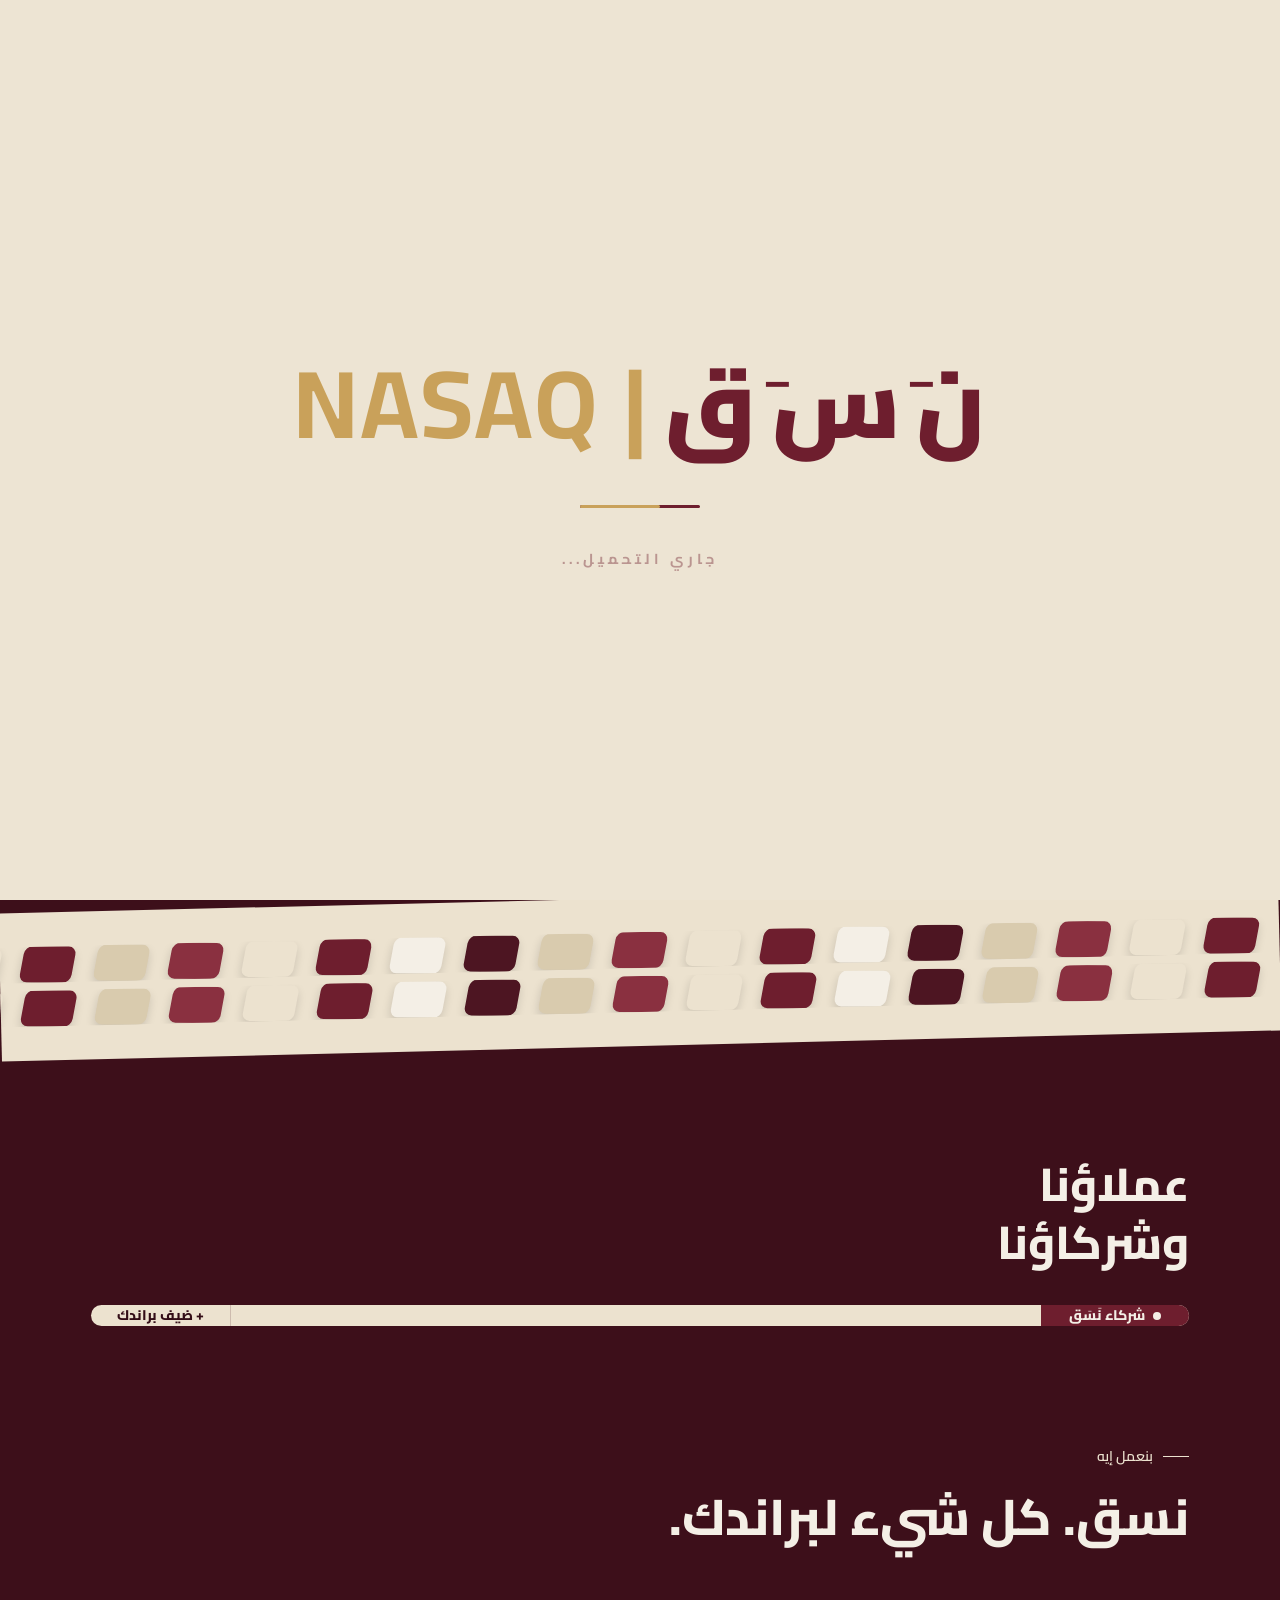
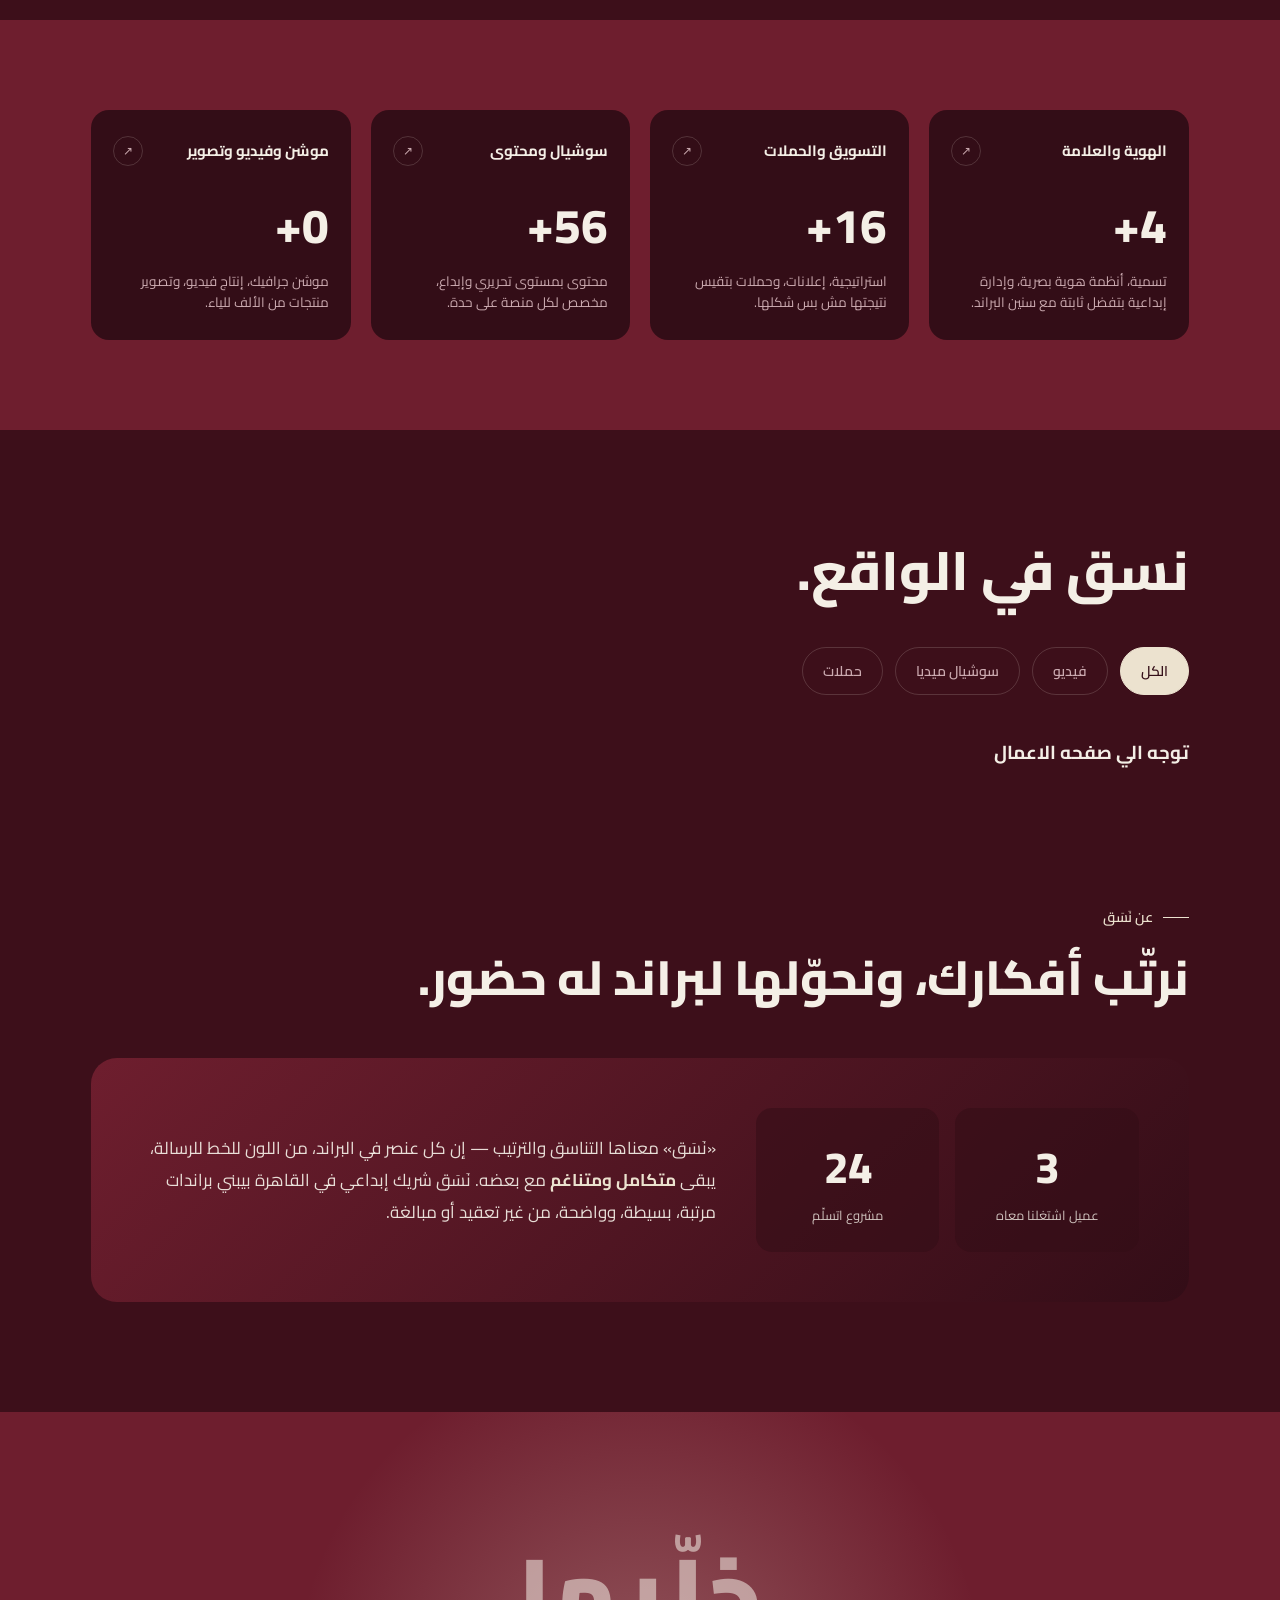
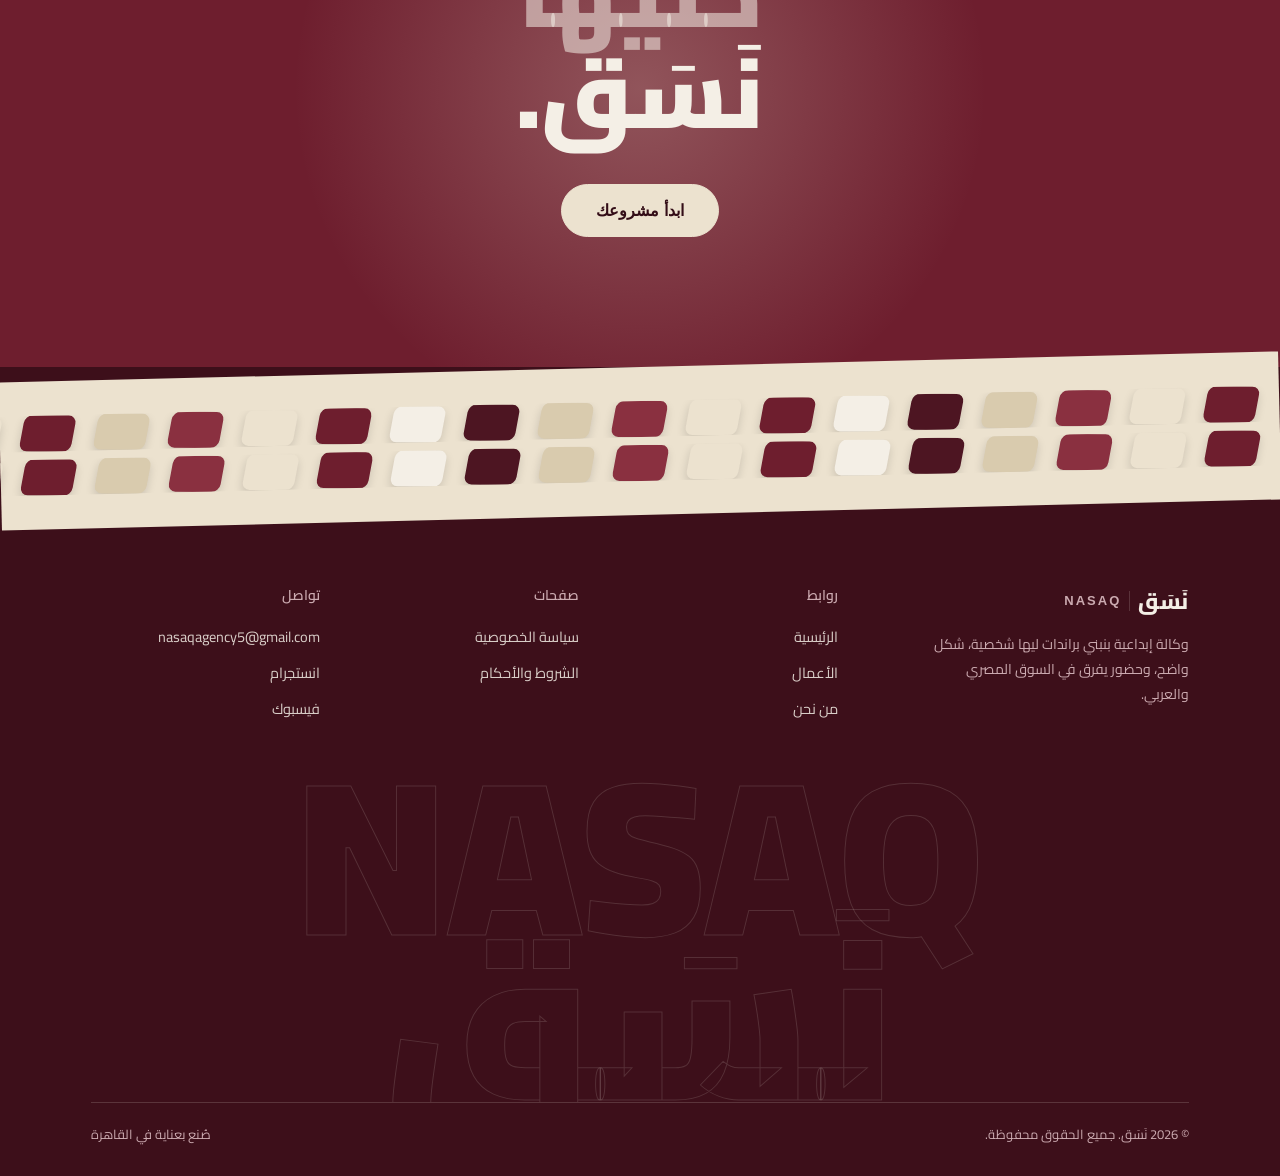
==== commit c62d57d0: "Add domain verification meta tag to index.html" ====
--- a/index.html
+++ b/index.html
@@ -11,6 +11,8 @@
   <meta name="keywords" content="نسق, Nasaq, Nasaq Agency, نسق وكالة, نسق للتسويق الرقمي, نسق للتصميم, Nasaq Egypt, وكالة تسويق رقمي, شركة تصميم, تصميم جرافيك, تسويق رقمي, إدارة سوشيال ميديا">
   
   <meta name="author" content="Nasaq">
+
+  <meta name="p:domain_verify" content="c69bcea3a431b00b4c3675d530d3eb2d"/>
   
   <meta name="robots" content="index, follow">
   <meta name="googlebot" content="index, follow">
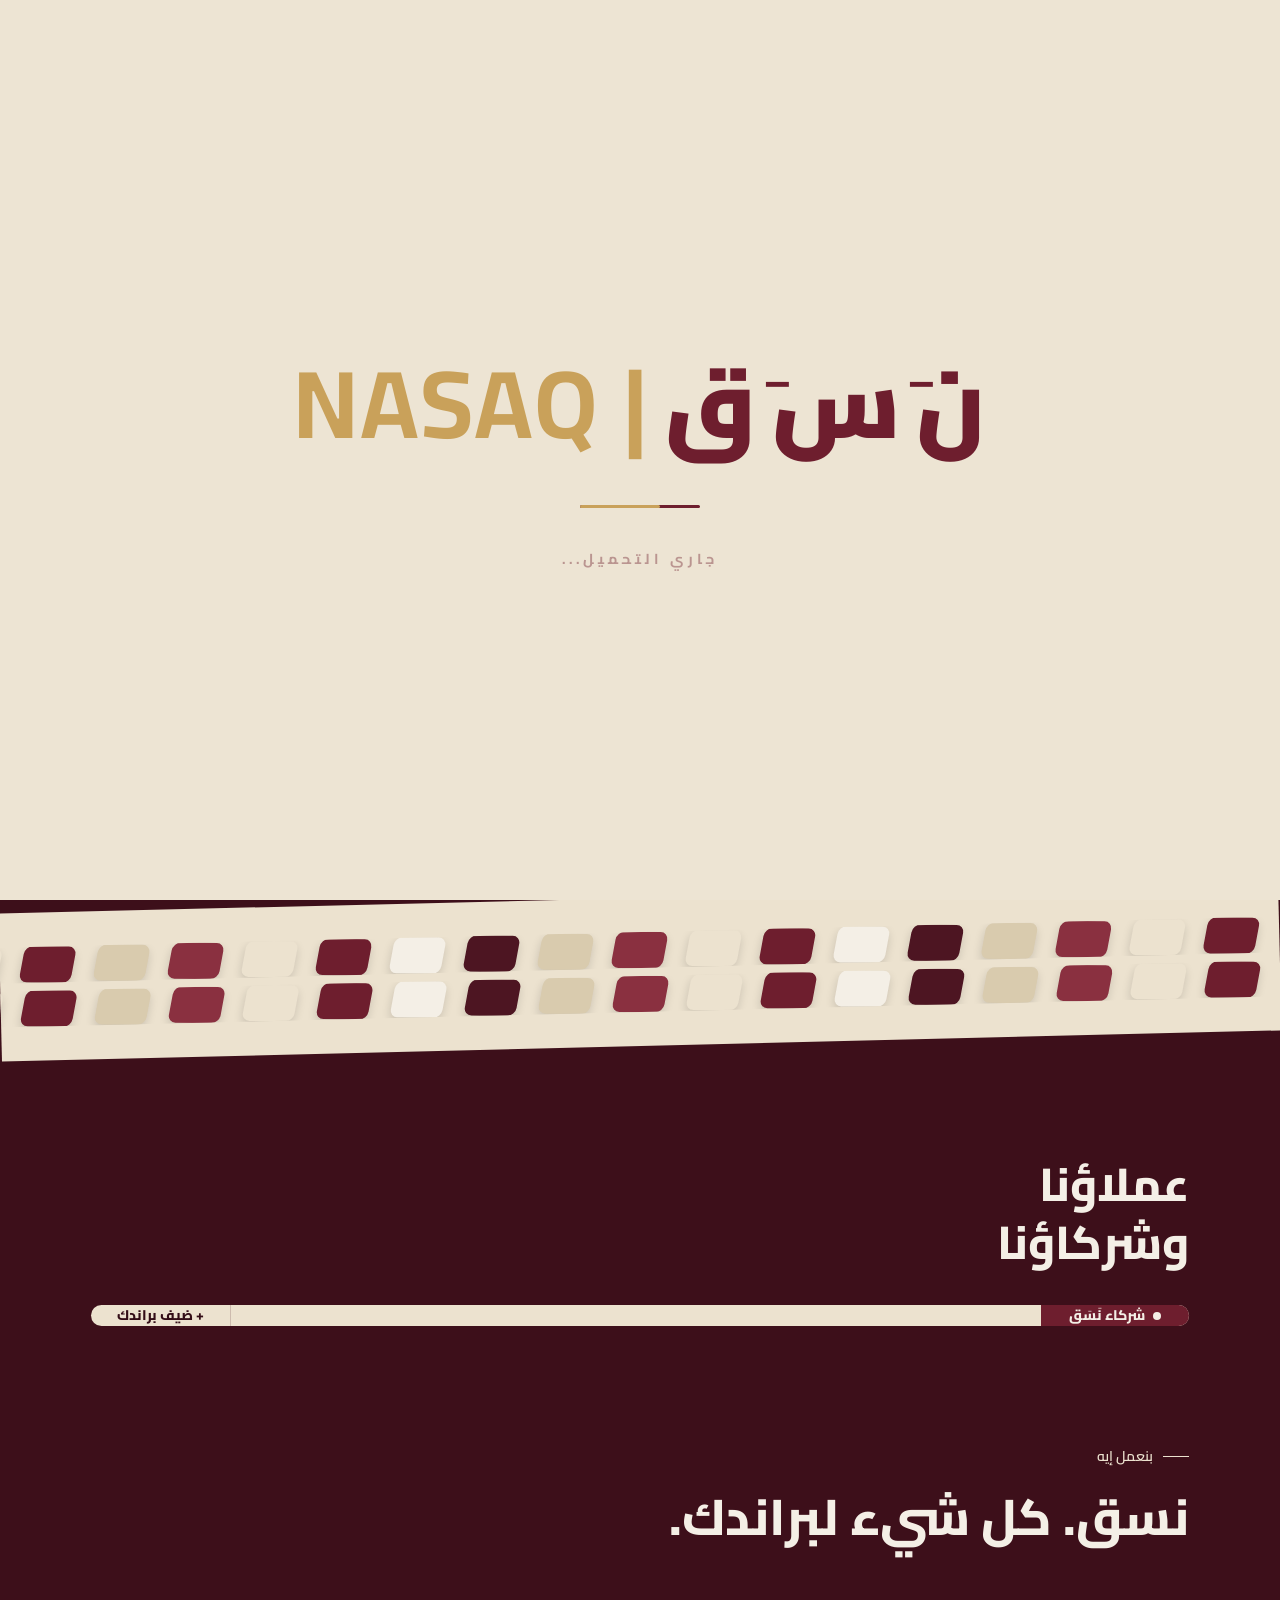
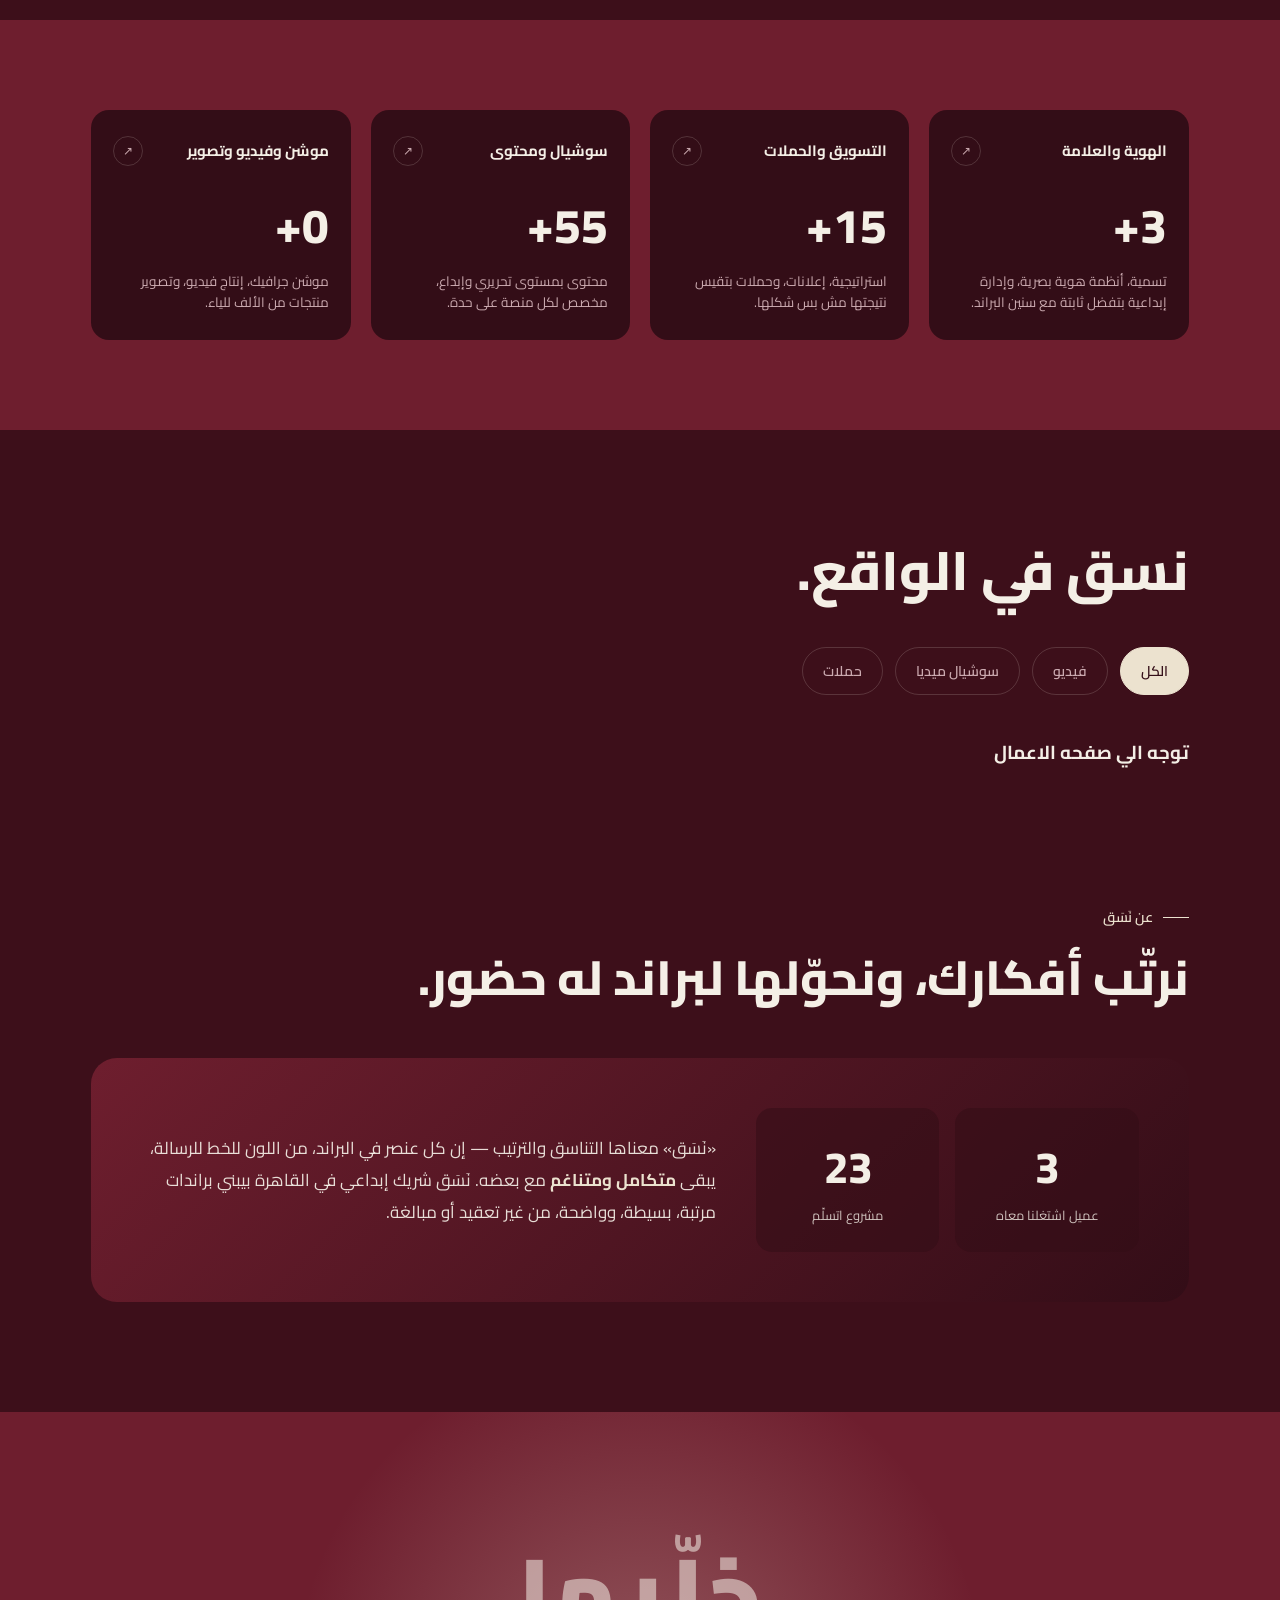
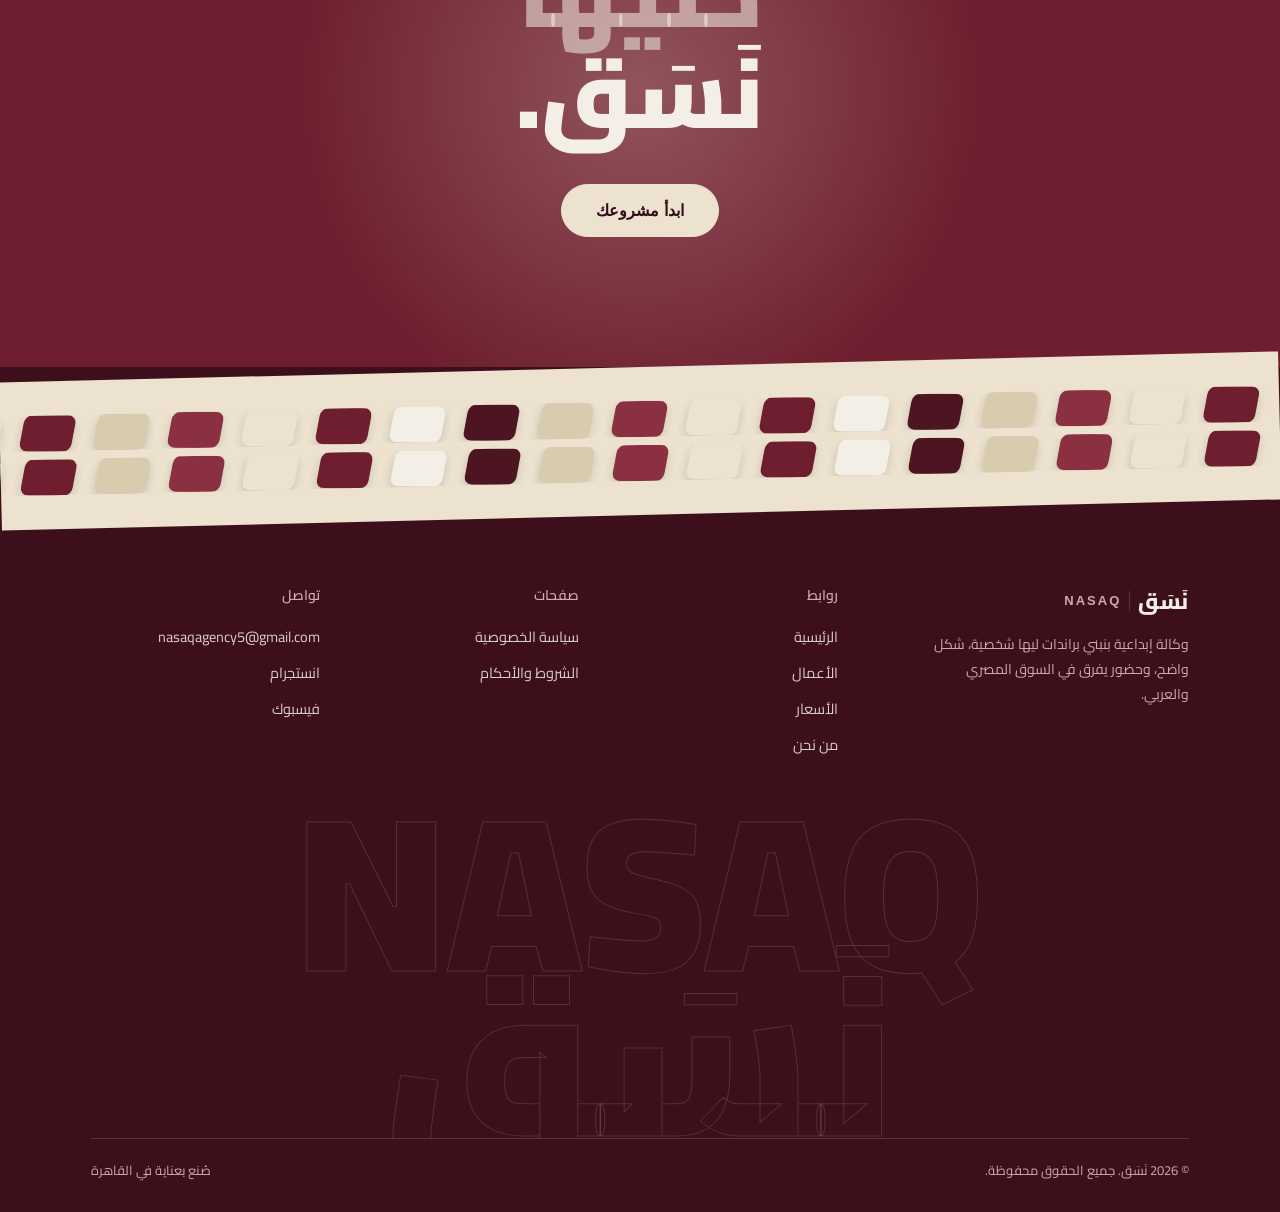
==== commit 9cac43cc: "Add files via upload" ====
--- a/index.html
+++ b/index.html
@@ -3,41 +3,6 @@
 
 <head>
   <meta charset="UTF-8">
-  <meta name="viewport" content="width=device-width, initial-scale=1.0">
-  <title>نسق | Nasaq — وكالة تصميم وتسويق رقمي</title>
-
-  <meta name="description" content="نسق Nasaq — وكالة متخصصة في التصميم والتسويق الرقمي، نساعد العلامات التجارية وصناع المحتوى على الظهور بشكل احترافي وبناء حضور رقمي قوي.">
-  
-  <meta name="keywords" content="نسق, Nasaq, Nasaq Agency, نسق وكالة, نسق للتسويق الرقمي, نسق للتصميم, Nasaq Egypt, وكالة تسويق رقمي, شركة تصميم, تصميم جرافيك, تسويق رقمي, إدارة سوشيال ميديا">
-  
-  <meta name="author" content="Nasaq">
-
-  <meta name="p:domain_verify" content="c69bcea3a431b00b4c3675d530d3eb2d"/>
-  
-  <meta name="robots" content="index, follow">
-  <meta name="googlebot" content="index, follow">
-  
-  <link rel="canonical" href="https://YOUR-DOMAIN.com/">
-  
-  <meta name="application-name" content="Nasaq">
-  <meta name="apple-mobile-web-app-title" content="Nasaq">
-  
-  <!-- Open Graph -->
-  <meta property="og:type" content="website">
-  <meta property="og:site_name" content="Nasaq">
-  <meta property="og:title" content="نسق | Nasaq — تصميم وتسويق رقمي">
-  <meta property="og:description" content="نسق Nasaq — نصنع حضورًا بصريًا ورقميًا يترك أثرًا.">
-  <meta property="og:url" content="https://YOUR-DOMAIN.com/">
-  <meta property="og:image" content="https://YOUR-DOMAIN.com/assets/og-image.jpg">
-  <meta property="og:image:alt" content="Nasaq — نسق">
-  <meta property="og:locale" content="ar_EG">
-  
-  <!-- Twitter / X -->
-  <meta name="twitter:card" content="summary_large_image">
-  <meta name="twitter:title" content="نسق | Nasaq">
-  <meta name="twitter:description" content="نسق — تصميم وتسويق رقمي يصنع فرقًا.">
-  <meta name="twitter:image" content="https://YOUR-DOMAIN.com/assets/og-image.jpg">
-  
   <meta name="viewport" content="width=device-width, initial-scale=1.0">
   <title>نَسَق | NASAQ — وكالة علامات وإبداع</title>
   <link rel="preconnect" href="https://fonts.googleapis.com">
@@ -78,6 +43,7 @@
       <nav class="main-links">
         <a href="index.html" class="active">الرئيسية</a>
         <a href="works.html">الأعمال</a>
+        <a href="pricing.html">الأسعار</a>
         <a href="about.html">من نحن</a>
       </nav>
       <div class="nav-right">
@@ -315,6 +281,7 @@
           <ul>
             <li><a href="index.html">الرئيسية</a></li>
             <li><a href="works.html">الأعمال</a></li>
+            <li><a href="pricing.html">الأسعار</a></li>
             <li><a href="about.html">من نحن</a></li>
           </ul>
         </div>
@@ -346,4 +313,4 @@
 
 </body>
 
-</html>
+</html>
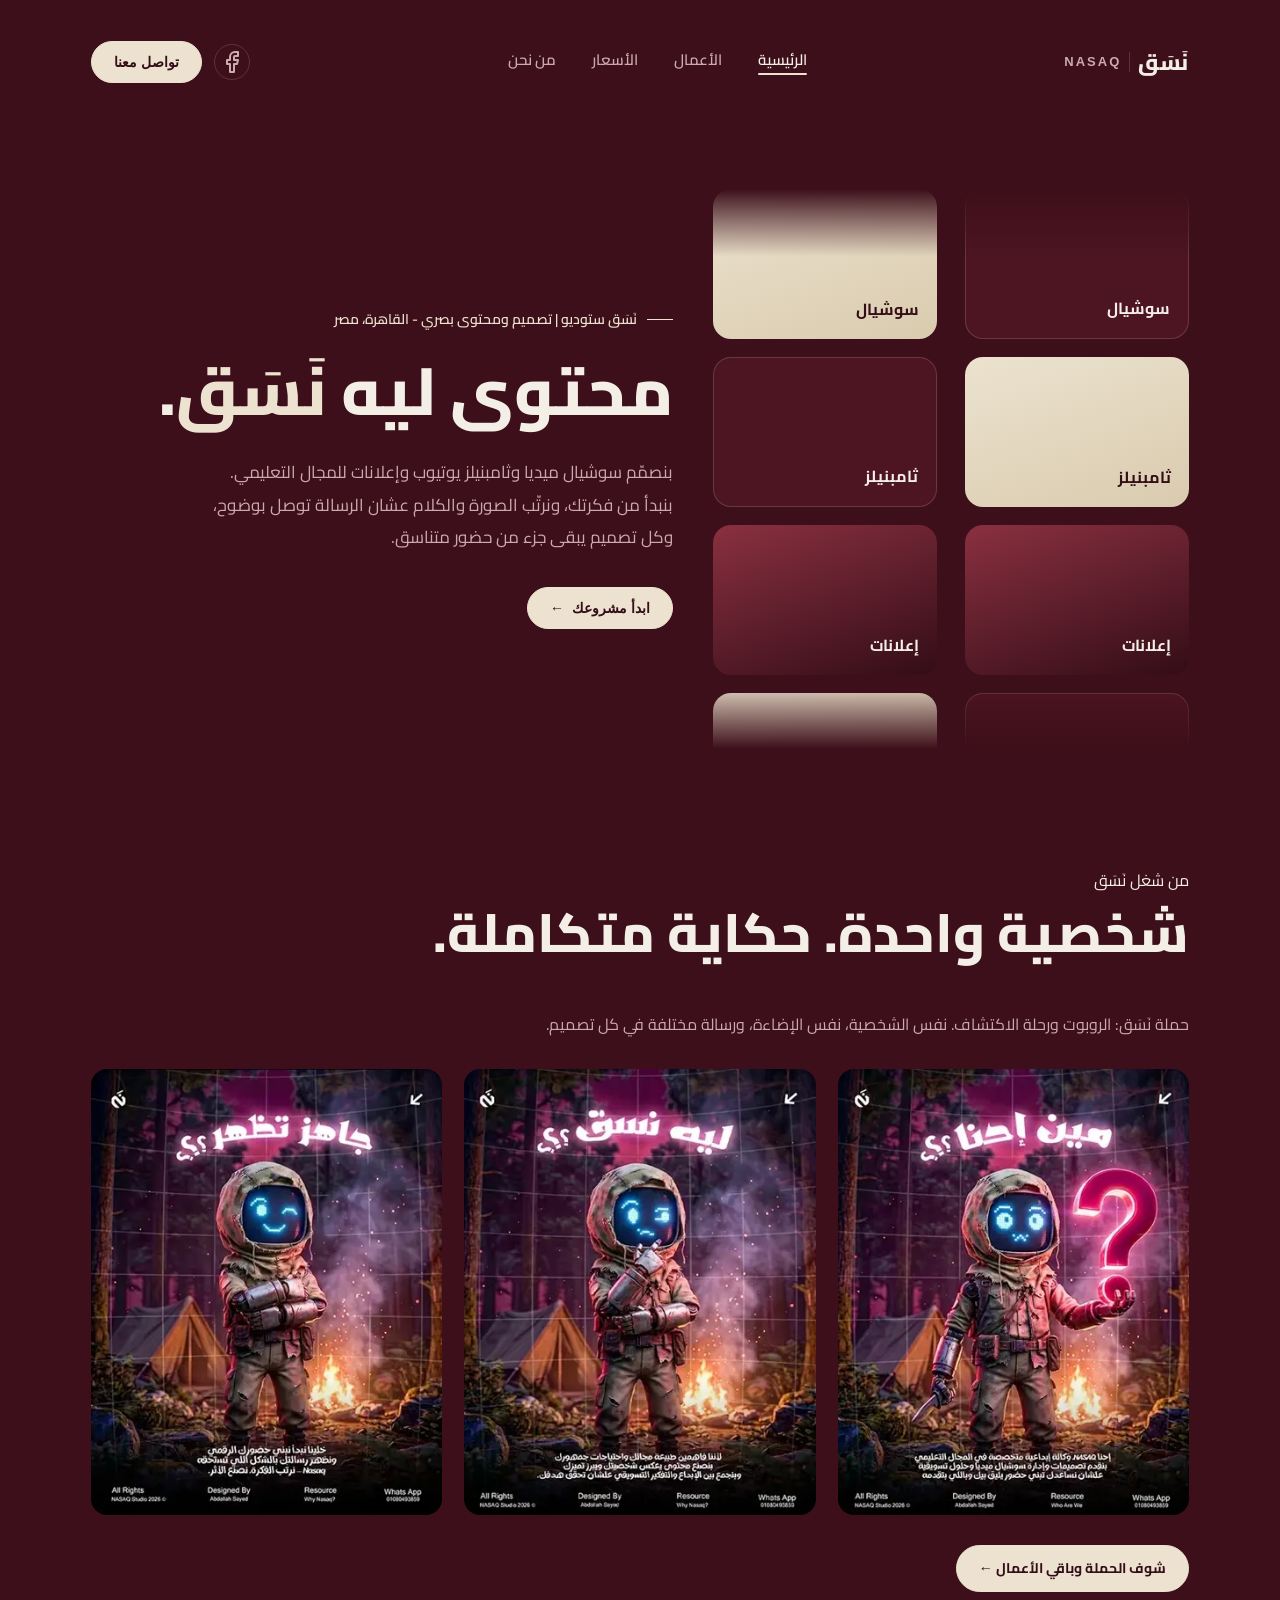
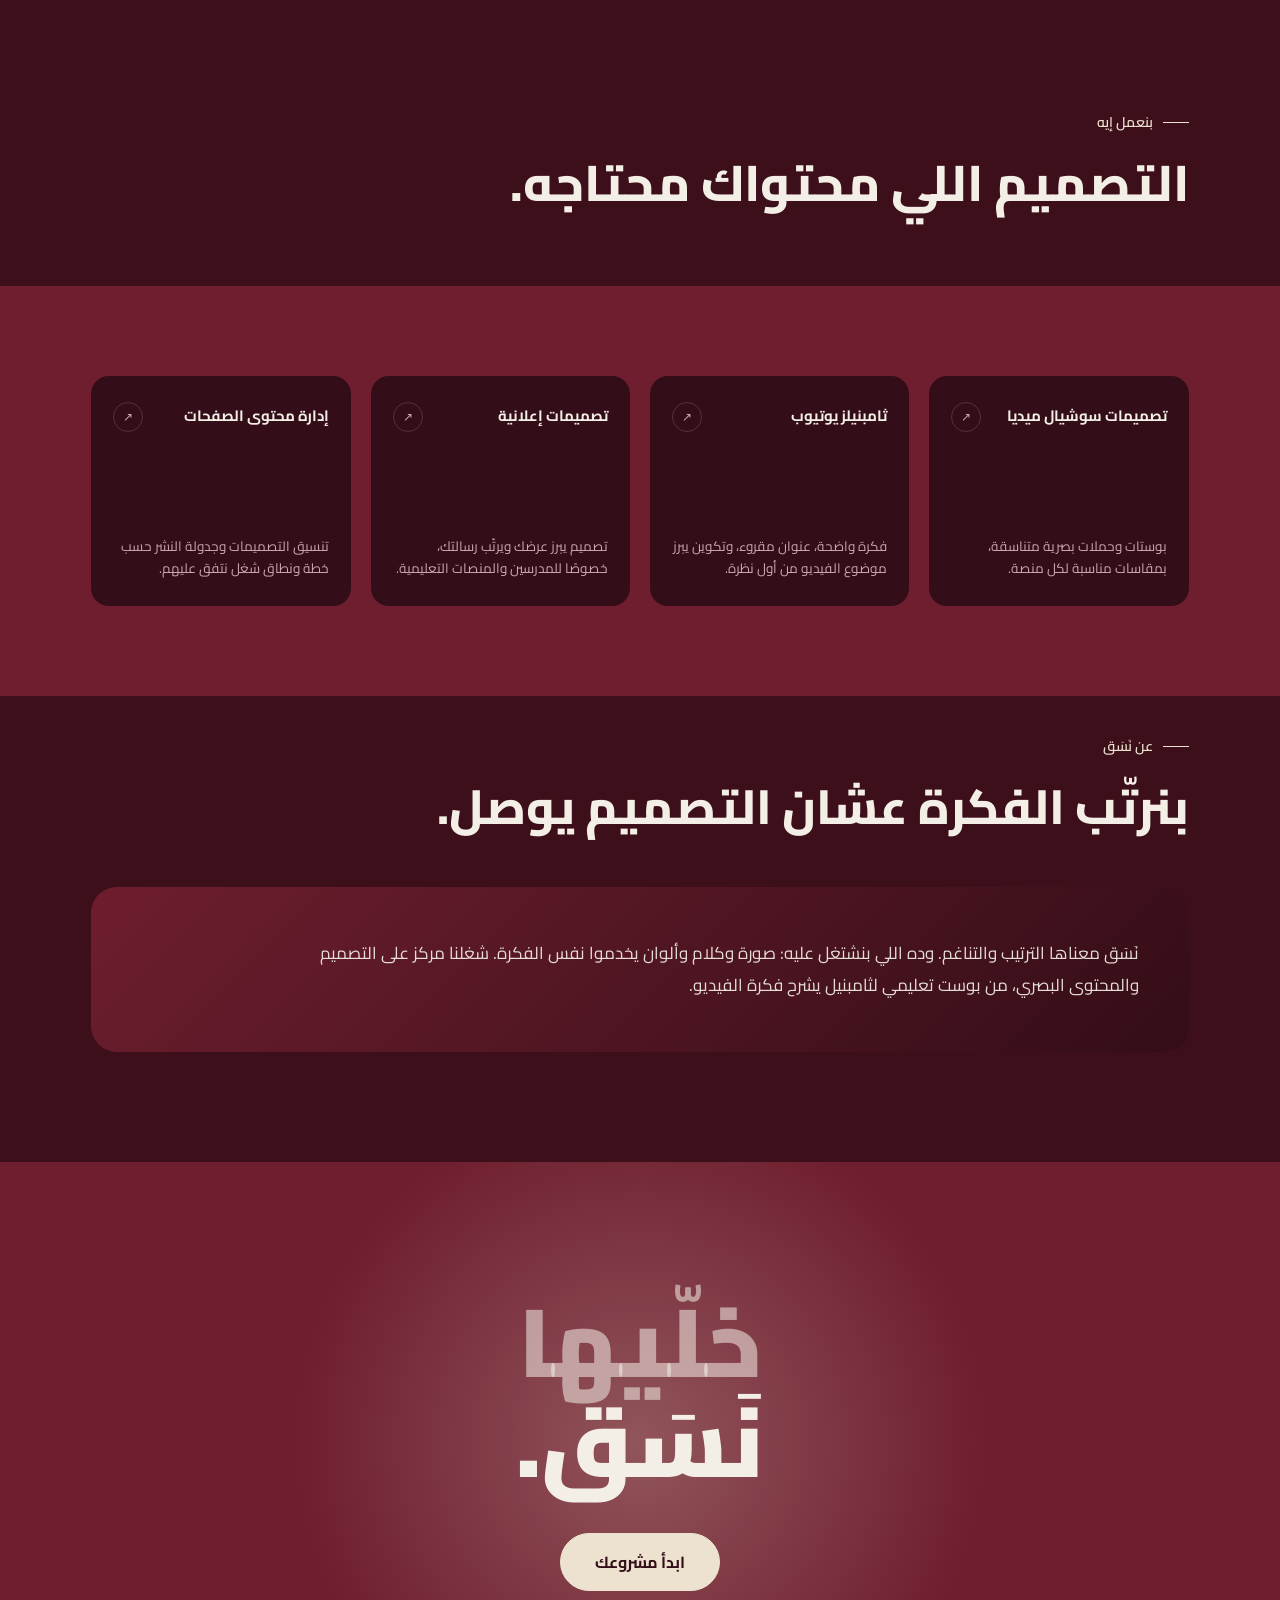
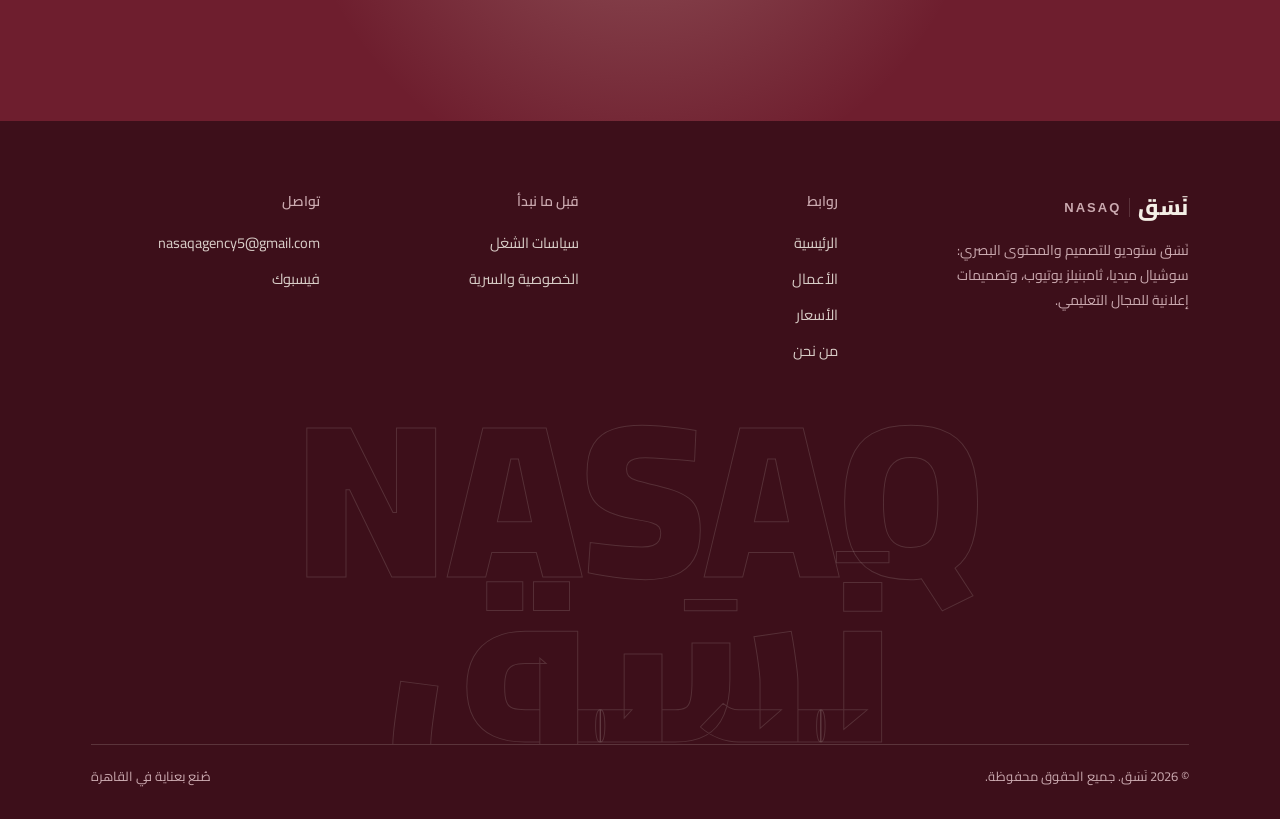
==== commit b619004e: "Fix NASAQ homepage positioning, proof, title and contact links" ====
--- a/index.html
+++ b/index.html
@@ -1,316 +1,171 @@
 <!DOCTYPE html>
-<html lang="ar" dir="rtl">
 
+<html dir="rtl" lang="ar">
 <head>
-  <meta charset="UTF-8">
-  <meta name="viewport" content="width=device-width, initial-scale=1.0">
-  <title>نَسَق | NASAQ — وكالة علامات وإبداع</title>
-  <link rel="preconnect" href="https://fonts.googleapis.com">
-  <link rel="preconnect" href="https://fonts.gstatic.com" crossorigin>
-  <link
-    href="https://fonts.googleapis.com/css2?family=Cairo:wght@400;500;600;700;800;900&family=IBM+Plex+Sans+Arabic:wght@300;400;500&display=swap"
-    rel="stylesheet">
-  <link rel="stylesheet" href="assistant/css/style.css">
-  <link rel="stylesheet" href="assistant/css/responsive.css">
-  <link rel="icon" type="image/png" href="assistant/img/favicon-48x48.png">
-</head>
-
+<meta charset="utf-8"/>
+<meta content="width=device-width, initial-scale=1.0" name="viewport"/>
+<title>نَسَق | NASAQ Studio - سوشيال ميديا وثامبنيلز</title>
+<link href="https://fonts.googleapis.com" rel="preconnect"/>
+<link crossorigin="" href="https://fonts.gstatic.com" rel="preconnect"/>
+<link href="https://fonts.googleapis.com/css2?family=Cairo:wght@400;500;600;700;800;900&amp;family=IBM+Plex+Sans+Arabic:wght@300;400;500&amp;display=swap" rel="stylesheet"/>
+<link href="assistant/css/style.css" rel="stylesheet"/>
+<link href="assistant/css/responsive.css" rel="stylesheet"/>
+<link href="assistant/img/favicon-48x48.png" rel="icon" type="image/png"/>
+<style>*{box-sizing:border-box}html{scroll-behavior:smooth;scroll-padding-top:135px}body{overflow-x:hidden}a.btn{display:inline-flex;align-items:center;justify-content:center;text-decoration:none}.service-desc{margin-top:28px}.about-panel{grid-template-columns:1fr}.about-text{max-width:850px}.section-intro{max-width:760px;line-height:1.9;margin:20px 0 28px;color:var(--muted,#cdbbae)}.featured-grid{display:grid;grid-template-columns:repeat(3,minmax(0,1fr));gap:22px;margin:30px 0}.featured-grid img,.case-images img{width:100%;height:auto;display:block;border-radius:16px}.case-studies{padding-bottom:15px}.case-study{border-top:1px solid #ffffff26;padding:48px 0;scroll-margin-top:130px}.case-study h2{font-size:clamp(28px,4vw,48px);margin:12px 0 22px}.case-study p{line-height:1.95;max-width:1000px;color:var(--muted,#cdbbae);margin:12px 0}.case-study strong{color:var(--cream,#f4efe6)}.case-images{display:grid;gap:20px;margin-top:30px}.case-images.four{grid-template-columns:repeat(4,minmax(0,1fr))}.case-images.two{grid-template-columns:repeat(2,minmax(0,1fr))}.projects-grid .project-card{height:auto;aspect-ratio:auto;cursor:default;background:#40141f;display:flex;flex-direction:column}.projects-grid .project-media{position:relative;inset:auto;overflow:hidden}.projects-grid .project-media img{width:100%;height:auto;display:block;object-fit:contain}.projects-grid .project-overlay{position:relative;inset:auto;background:none;padding:18px;display:block}.project-name{transform:none!important}.project-card:hover .project-media{transform:none!important}.projects{padding-top:40px}.page-hero{padding-bottom:55px}.hero-copy p{line-height:1.9}.footer-col a{overflow-wrap:anywhere}.loading-wrapper{display:none!important}a:focus-visible,button:focus-visible,.project-card:focus-visible{outline:3px solid #d9b47d;outline-offset:5px}#policies,#privacy{scroll-margin-top:135px}
+@media(max-width:900px){#siteHeader .wrap{display:flex;flex-wrap:wrap;gap:12px;padding:12px 0;min-height:76px}.main-links,nav.main-links{display:flex!important;order:3;width:100%;justify-content:center;gap:22px;font-size:13px}.nav-right{margin-inline-start:auto}.nav-right .icon-btn{display:none}.nav-right .btn{font-size:12px;padding:10px 16px}.hero{padding-top:190px}.hero-cards{opacity:.28}.hero-copy{position:relative;z-index:2}.hero-copy h1{font-size:clamp(46px,10vw,78px)}.case-images.four{grid-template-columns:repeat(2,minmax(0,1fr))}.featured-grid{gap:12px}.wrap{max-width:92%}.footer-grid{grid-template-columns:repeat(2,minmax(0,1fr));gap:28px}}
+@media(max-width:600px){.featured-grid{grid-template-columns:1fr}.featured-grid img{max-width:390px;margin:auto}.case-images.two{grid-template-columns:1fr}.case-images.four{gap:10px}.case-study{padding:32px 0}.hero-copy p{font-size:15px}.hero-cards{display:none}.hero-copy{width:100%}.hero{min-height:auto;padding-bottom:60px}.main-links,nav.main-links{gap:18px}.footer-grid{grid-template-columns:1fr}.footer-bottom{gap:12px;flex-wrap:wrap}.services-grid{grid-template-columns:1fr}.builder-panel{grid-template-columns:1fr}.summary{min-width:0}.page-hero h1{font-size:36px}.about-panel{padding:26px}}
+@media(prefers-reduced-motion:reduce){*,*::before,*::after{animation:none!important;transition:none!important;scroll-behavior:auto!important}.reveal,.reveal-stagger{opacity:1!important;transform:none!important}}
+/* Content stays readable even when scripts are delayed or disabled. */
+.reveal,.reveal-stagger>*,.reveal.in,.reveal-stagger.in>*{opacity:1!important;transform:none!important}
+@media(max-width:900px){header,header.scrolled{padding:8px 0}#siteHeader .wrap{min-height:70px}.hero .wrap{grid-template-columns:1fr}.hero{padding-top:160px}.page-hero{padding-top:170px}}
+</style><meta content="نَسَق ستوديو للتصميم والمحتوى البصري: سوشيال ميديا، ثامبنيلز يوتيوب، وتصميمات إعلانية للمجال التعليمي." name="description"/><link href="https://nasaq-agency-1.vercel.app/" rel="canonical"/></head>
 <body>
-
-  <!-- ===== LOADING SCREEN ===== -->
-  <div class="loading-wrapper" id="loadingWrapper">
-    <!-- اللوجو المُجمَّع -->
-    <div class="logo-container">
-      <span class="word">ن</span>
-      <span class="word">َ</span>
-      <span class="word">س</span>
-      <span class="word">َ</span>
-      <span class="word">ق</span>
-      <span class="word en">| NASAQ</span>
-    </div>
-
-    <!-- شريط التحميل المتحرك -->
-    <div class="loading-line"></div>
-
-    <!-- نص تحميل -->
-    <div class="loading-text">جاري التحميل...</div>
-  </div>
-
-
-  <header id="siteHeader">
-    <div class="wrap">
-      <div class="logo">نَسَق <span class="en">NASAQ</span></div>
-      <nav class="main-links">
-        <a href="index.html" class="active">الرئيسية</a>
-        <a href="works.html">الأعمال</a>
-        <a href="pricing.html">الأسعار</a>
-        <a href="about.html">من نحن</a>
-      </nav>
-      <div class="nav-right">
-        <a class="icon-btn" href="https://www.facebook.com/nasaqagency" aria-label="Instagram">
-          <!-- أيقونة إنستغرام SVG -->
-          <svg xmlns="http://www.w3.org/2000/svg" width="24" height="24" viewBox="0 0 24 24" fill="none"
-            stroke="currentColor" stroke-width="2" stroke-linecap="round" stroke-linejoin="round">
-            <rect x="2" y="2" width="20" height="20" rx="5" ry="5" />
-            <path d="M16 11.37A4 4 0 1 1 12.63 8 4 4 0 0 1 16 11.37z" />
-            <line x1="17.5" y1="6.5" x2="17.51" y2="6.5" />
-          </svg>
-        </a>
-        <a class="icon-btn" href="https://www.facebook.com/nasaqagency" aria-label="Facebook">
-          <!-- أيقونة فيسبوك SVG -->
-          <svg xmlns="http://www.w3.org/2000/svg" width="24" height="24" viewBox="0 0 24 24" fill="none"
-            stroke="currentColor" stroke-width="2" stroke-linecap="round" stroke-linejoin="round">
-            <path d="M18 2h-3a5 5 0 0 0-5 5v3H7v4h3v8h4v-8h3l1-4h-4V7a1 1 0 0 1 1-1h3z" />
-          </svg>
-        </a>
-        <button class="btn" onclick="document.getElementById('contactAnchor').scrollIntoView({behavior:'smooth'})">تواصل
+<header id="siteHeader">
+<div class="wrap">
+<div class="logo">نَسَق <span class="en">NASAQ</span></div>
+<nav class="main-links">
+<a aria-current="page" class="active" href="index.html">الرئيسية</a>
+<a href="works.html">الأعمال</a>
+<a href="pricing.html">الأسعار</a>
+<a href="about.html">من نحن</a>
+</nav>
+<div class="nav-right">
+<a aria-label="Facebook" class="icon-btn" href="https://www.facebook.com/nasaqagency">
+<svg fill="none" height="24" stroke="currentColor" stroke-linecap="round" stroke-linejoin="round" stroke-width="2" viewbox="0 0 24 24" width="24" xmlns="http://www.w3.org/2000/svg">
+<path d="M18 2h-3a5 5 0 0 0-5 5v3H7v4h3v8h4v-8h3l1-4h-4V7a1 1 0 0 1 1-1h3z"></path>
+</svg>
+</a>
+<button class="btn" onclick="document.getElementById('contactAnchor').scrollIntoView({behavior:'smooth'})">تواصل
           معنا</button>
-      </div>
-    </div>
-  </header>
-
-  <section class="hero" id="home">
-    <div class="wrap">
-      <div class="hero-cards" aria-hidden="true">
-        <div class="card-col a">
-          <div class="s-card dark">هوية</div>
-          <div class="s-card light">تصوير</div>
-          <div class="s-card burg">حملة</div>
-          <div class="s-card dark">موشن</div>
-          <div class="s-card light">محتوى</div>
-          <div class="s-card dark">هوية</div>
-          <div class="s-card light">تصوير</div>
-          <div class="s-card burg">حملة</div>
-          <div class="s-card dark">موشن</div>
-          <div class="s-card light">محتوى</div>
-        </div>
-        <div class="card-col b">
-          <div class="s-card light">برانديج</div>
-          <div class="s-card dark">سوشيال</div>
-          <div class="s-card burg">فيديو</div>
-          <div class="s-card light">تحرير</div>
-          <div class="s-card dark">إعلانات</div>
-          <div class="s-card light">برانديج</div>
-          <div class="s-card dark">سوشيال</div>
-          <div class="s-card burg">فيديو</div>
-          <div class="s-card light">تحرير</div>
-          <div class="s-card dark">إعلانات</div>
-        </div>
-      </div>
-      <div class="hero-copy">
-        <div class="eyebrow">وكالة علامات وإبداع — القاهرة، مصر</div>
-        <h1>براندات ليها <span class="accent">نَسَق</span>.</h1>
-        <p>نَسَق وكالة إبداعية بنشتغل على البراند من أول الفكرة لحد ما يبقى ليه شكل وشخصية واضحة.
-          تصميم، محتوى، وهوية وحملات... كل حاجة عندنا ليها هدف ومتظبطة على بعض.
-          بنحب الشغل المرتب، والأفكار اللي ليها معنى، والنتيجة اللي تفرق فعلًا.
-        </p>
-        <button class="btn" onclick="document.getElementById('contactAnchor').scrollIntoView({behavior:'smooth'})">ابدأ
+</div>
+</div>
+</header>
+<section class="hero" id="home">
+<div class="wrap">
+<div aria-hidden="true" class="hero-cards">
+<div class="card-col a">
+<div class="s-card dark">سوشيال</div>
+<div class="s-card light">ثامبنيلز</div>
+<div class="s-card burg">إعلانات</div>
+<div class="s-card dark">تصميم</div>
+<div class="s-card light">محتوى</div>
+<div class="s-card dark">سوشيال</div>
+<div class="s-card light">ثامبنيلز</div>
+<div class="s-card burg">إعلانات</div>
+<div class="s-card dark">تصميم</div>
+<div class="s-card light">محتوى</div>
+</div>
+<div class="card-col b">
+<div class="s-card light">سوشيال</div>
+<div class="s-card dark">ثامبنيلز</div>
+<div class="s-card burg">إعلانات</div>
+<div class="s-card light">تصميم</div>
+<div class="s-card dark">محتوى</div>
+<div class="s-card light">سوشيال</div>
+<div class="s-card dark">ثامبنيلز</div>
+<div class="s-card burg">إعلانات</div>
+<div class="s-card light">تصميم</div>
+<div class="s-card dark">محتوى</div>
+</div>
+</div>
+<div class="hero-copy">
+<div class="eyebrow">نَسَق ستوديو | تصميم ومحتوى بصري - القاهرة، مصر</div>
+<h1>محتوى ليه <span class="accent">نَسَق</span>.</h1>
+<p>بنصمّم سوشيال ميديا وثامبنيلز يوتيوب وإعلانات للمجال التعليمي. بنبدأ من فكرتك، ونرتّب الصورة والكلام عشان الرسالة توصل بوضوح، وكل تصميم يبقى جزء من حضور متناسق.</p>
+<button class="btn" onclick="document.getElementById('contactAnchor').scrollIntoView({behavior:'smooth'})">ابدأ
           مشروعك <span class="arrow">←</span></button>
-      </div>
-    </div>
-  </section>
-
-  <div class="marquee-section" aria-hidden="true">
-    <div class="marquee-row">
-      <div class="marquee-track" id="mt1"></div>
-    </div>
-    <div class="marquee-row rev">
-      <div class="marquee-track" id="mt2"></div>
-    </div>
-  </div>
-
-  <section class="clients reveal">
-    <div class="wrap">
-      <h2>عملاؤنا<br>وشركاؤنا</h2>
-      <div class="clients-ticker">
-        <div class="ticker-label"><span class="dot"></span> شركاء نَسَق</div>
-        <div class="ticker-viewport">
-          <div class="ticker-track" id="clientsTrack"></div>
-        </div>
-        <div class="add-brand-wrap"><a class="add-brand" href="#contactAnchor">+ ضيف براندك</a></div>
-      </div>
-    </div>
-  </section>
-
-  <section class="statement reveal">
-    <div class="wrap">
-      <div class="eyebrow">بنعمل إيه</div>
-      <h2>نسق. كل شيء لبراندك.</h2>
-    </div>
-  </section>
-
-  <section class="services">
-    <div class="wrap">
-      <div class="services-grid reveal-stagger">
-        <div class="service-card">
-          <div class="service-top"><span class="name">الهوية والعلامة</span><span class="arrow-circle">↗</span></div>
-          <div>
-            <div class="service-num" data-target="5">0+</div>
-            <div class="service-desc">تسمية، أنظمة هوية بصرية، وإدارة إبداعية بتفضل ثابتة مع سنين البراند.</div>
-          </div>
-        </div>
-        <div class="service-card">
-          <div class="service-top"><span class="name">التسويق والحملات</span><span class="arrow-circle">↗</span></div>
-          <div>
-            <div class="service-num" data-target="20">0+</div>
-            <div class="service-desc">استراتيجية، إعلانات، وحملات بتقيس نتيجتها مش بس شكلها.</div>
-          </div>
-        </div>
-        <div class="service-card">
-          <div class="service-top"><span class="name">سوشيال ومحتوى</span><span class="arrow-circle">↗</span></div>
-          <div>
-            <div class="service-num" data-target="70">0+</div>
-            <div class="service-desc">محتوى بمستوى تحريري وإبداع، مخصص لكل منصة على حدة.</div>
-          </div>
-        </div>
-        <div class="service-card">
-          <div class="service-top"><span class="name">موشن وفيديو وتصوير</span><span class="arrow-circle">↗</span></div>
-          <div>
-            <div class="service-num" data-target="0">0+</div>
-            <div class="service-desc">موشن جرافيك، إنتاج فيديو، وتصوير منتجات من الألف للياء.</div>
-          </div>
-        </div>
-      </div>
-    </div>
-  </section>
-
-  <section class="projects reveal" id="projects">
-    <div class="wrap">
-      <h2>نسق في الواقع.</h2>
-      
-      <div class="filters">
-        <button class="filter-btn active" data-filter="all">الكل</button>
-        
-        <button class="filter-btn" data-filter="video">فيديو</button>
-        <button class="filter-btn" data-filter="social">سوشيال ميديا</button>
-        
-        <button class="filter-btn" data-filter="campaign">حملات</button>
-      </div>
-      <h3>توجه الي صفحه الاعمال</h3>
-      <!-- <div class="projects-grid" id="projectsGrid">
-        <div class="project-card" data-cat="branding">
-          <div class="project-media"></div>
-          <div class="project-overlay">
-            <div class="project-tag">برانديج</div>
-            
-          </div>
-        </div>
-        <div class="project-card" data-cat="social">
-          <div class="project-media"></div>
-          <div class="project-overlay">
-            <div class="project-tag">سوشيال ميديا</div>
-            <div class="project-name">محتوى — يوني ستيل</div>
-          </div>
-        </div>
-        <div class="project-card" data-cat="campaign">
-          <div class="project-media"></div>
-          <div class="project-overlay">
-            <div class="project-tag">حملات</div>
-            <div class="project-name">حملة إطلاق — ASC</div>
-          </div>
-        </div>
-        <div class="project-card" data-cat="video">
-          <div class="project-media"></div>
-          <div class="project-overlay">
-            <div class="project-tag">فيديو</div>
-            
-          </div>
-        </div>
-        
-        <div class="project-card" data-cat="branding">
-          <div class="project-media"></div>
-          <div class="project-overlay">
-            <div class="project-tag">برانديج</div>
-            <div class="project-name">تعديل هوية — يوني ستيل</div>
-          </div>
-        </div>
-      </div> -->
-    </div>
-  </section>
-
-  <section class="about reveal" id="about">
-    <div class="wrap">
-      <div class="eyebrow">عن نَسَق</div>
-      <h2>نرتّب أفكارك، ونحوّلها لبراند له حضور.</h2>
-      <div class="about-panel">
-        <div class="about-stats">
-          <div class="about-stat">
-            <div class="num" data-target="5">0</div>
-            <div class="lbl">عميل اشتغلنا معاه</div>
-          </div>
-          <div class="about-stat">
-            <div class="num" data-target="35">0</div>
-            <div class="lbl">مشروع اتسلّم</div>
-          </div>
-        </div>
-        <div class="about-text">
-          <p>«نَسَق» معناها التناسق والترتيب — إن كل عنصر في البراند، من اللون للخط للرسالة، يبقى <strong>متكامل
-              ومتناغم</strong> مع بعضه. نَسَق شريك إبداعي في القاهرة بيبني براندات مرتبة، بسيطة، وواضحة، من غير تعقيد أو
-            مبالغة.</p>
-        </div>
-      </div>
-    </div>
-  </section>
-
-  <section class="cta-close" id="contactAnchor">
-    <div class="cta-glow"></div>
-    <div class="wrap">
-      <h2><span class="l1">خلّيها</span><span class="l2">نَسَق.</span></h2>
-      <a href="https://wa.me/201227632985" target="_blank"><button class="btn">ابدأ مشروعك</button></a>
-    </div>
-  </section>
-
-  <div class="marquee-section" aria-hidden="true" style="margin-top:0;margin-bottom:0;">
-    <div class="marquee-row">
-      <div class="marquee-track" id="mt3"></div>
-    </div>
-    <div class="marquee-row rev">
-      <div class="marquee-track" id="mt4"></div>
-    </div>
-  </div>
-
-  <footer>
-    <div class="wrap">
-      <div class="footer-grid">
-        <div class="footer-brand">
-          <div class="logo">نَسَق <span class="en">NASAQ</span></div>
-          <p>وكالة إبداعية بنبني براندات ليها شخصية، شكل واضح، وحضور يفرق في السوق المصري والعربي.</p>
-        </div>
-        <div class="footer-col">
-          <h4>روابط</h4>
-          <ul>
-            <li><a href="index.html">الرئيسية</a></li>
-            <li><a href="works.html">الأعمال</a></li>
-            <li><a href="pricing.html">الأسعار</a></li>
-            <li><a href="about.html">من نحن</a></li>
-          </ul>
-        </div>
-        <div class="footer-col">
-          <h4>صفحات</h4>
-          <ul>
-            <li><a href="#">سياسة الخصوصية</a></li>
-            <li><a href="#">الشروط والأحكام</a></li>
-          </ul>
-        </div>
-        <div class="footer-col">
-          <h4>تواصل</h4>
-          <ul>
-            <li><a href="nasaqagency5@gmail.com">nasaqagency5@gmail.com</a></li>
-            <li><a href="https://www.facebook.com/nasaqagency">انستجرام</a></li>
-            <li><a href="https://www.facebook.com/nasaqagency">فيسبوك</a></li>
-          </ul>
-        </div>
-      </div>
-      <div class="footer-watermark"><span>NASAQ نَسَق</span></div>
-      <div class="footer-bottom">
-        <span>© 2026 نَسَق. جميع الحقوق محفوظة.</span>
-        <span>صُنع بعناية في القاهرة</span>
-      </div>
-    </div>
-  </footer>
-
-  <script src="assistant/js/main.js"></script>
-
-</body>
-
-</html>+</div>
+</div>
+</section>
+<section class="projects reveal" id="projects"><div class="wrap"><div class="eyebrow">من شغل نَسَق</div><h2>شخصية واحدة. حكاية متكاملة.</h2><p class="section-intro">حملة نَسَق: الروبوت ورحلة الاكتشاف. نفس الشخصية، نفس الإضاءة، ورسالة مختلفة في كل تصميم.</p><div class="featured-grid"><img alt="حملة نَسَق: الروبوت بيسأل مين إحنا" height="580" src="[data-uri]" width="458"/><img alt="حملة نَسَق: ليه نَسَق" height="580" src="[data-uri]" width="458"/><img alt="حملة نَسَق: جاهز تظهر" height="580" src="[data-uri]" width="458"/></div><a class="btn" href="works.html#nasaq-campaign">شوف الحملة وباقي الأعمال ←</a></div></section><section class="statement reveal">
+<div class="wrap">
+<div class="eyebrow">بنعمل إيه</div>
+<h2>التصميم اللي محتواك محتاجه.</h2>
+</div>
+</section>
+<section class="services">
+<div class="wrap">
+<div class="services-grid reveal-stagger">
+<div class="service-card">
+<div class="service-top"><span class="name">تصميمات سوشيال ميديا</span><span class="arrow-circle">↗</span></div>
+<div>
+<div class="service-desc">بوستات وحملات بصرية متناسقة، بمقاسات مناسبة لكل منصة.</div>
+</div>
+</div>
+<div class="service-card">
+<div class="service-top"><span class="name">ثامبنيلز يوتيوب</span><span class="arrow-circle">↗</span></div>
+<div>
+<div class="service-desc">فكرة واضحة، عنوان مقروء، وتكوين يبرز موضوع الفيديو من أول نظرة.</div>
+</div>
+</div>
+<div class="service-card">
+<div class="service-top"><span class="name">تصميمات إعلانية</span><span class="arrow-circle">↗</span></div>
+<div>
+<div class="service-desc">تصميم يبرز عرضك ويرتّب رسالتك، خصوصًا للمدرسين والمنصات التعليمية.</div>
+</div>
+</div>
+<div class="service-card">
+<div class="service-top"><span class="name">إدارة محتوى الصفحات</span><span class="arrow-circle">↗</span></div>
+<div>
+<div class="service-desc">تنسيق التصميمات وجدولة النشر حسب خطة ونطاق شغل نتفق عليهم.</div>
+</div>
+</div>
+</div>
+</div>
+</section>
+<section class="about reveal" id="about">
+<div class="wrap">
+<div class="eyebrow">عن نَسَق</div>
+<h2>بنرتّب الفكرة عشان التصميم يوصل.</h2>
+<div class="about-panel">
+<div class="about-text">
+<p>نَسَق معناها الترتيب والتناغم. وده اللي بنشتغل عليه: صورة وكلام وألوان يخدموا نفس الفكرة. شغلنا مركز على التصميم والمحتوى البصري، من بوست تعليمي لثامبنيل يشرح فكرة الفيديو.</p>
+</div>
+</div>
+</div>
+</section>
+<section class="cta-close" id="contactAnchor">
+<div class="cta-glow"></div>
+<div class="wrap">
+<h2><span class="l1">خلّيها</span><span class="l2">نَسَق.</span></h2>
+<a class="btn contact-link" href="https://wa.me/201227632985">ابدأ مشروعك</a>
+</div>
+</section>
+<footer>
+<div class="wrap">
+<div class="footer-grid">
+<div class="footer-brand">
+<div class="logo">نَسَق <span class="en">NASAQ</span></div>
+<p>نَسَق ستوديو للتصميم والمحتوى البصري: سوشيال ميديا، ثامبنيلز يوتيوب، وتصميمات إعلانية للمجال التعليمي.</p>
+</div>
+<div class="footer-col">
+<h4>روابط</h4>
+<ul>
+<li><a href="index.html">الرئيسية</a></li>
+<li><a href="works.html">الأعمال</a></li>
+<li><a href="pricing.html">الأسعار</a></li>
+<li><a href="about.html">من نحن</a></li>
+</ul>
+</div>
+<div class="footer-col"><h4>قبل ما نبدأ</h4><ul><li><a href="pricing.html#policies">سياسات الشغل</a></li><li><a href="pricing.html#privacy">الخصوصية والسرية</a></li></ul></div>
+<div class="footer-col">
+<h4>تواصل</h4>
+<ul>
+<li><a href="mailto:nasaqagency5@gmail.com">nasaqagency5@gmail.com</a></li>
+<li><a href="https://www.facebook.com/nasaqagency">فيسبوك</a></li>
+</ul>
+</div>
+</div>
+<div class="footer-watermark"><span>NASAQ نَسَق</span></div>
+<div class="footer-bottom">
+<span>© 2026 نَسَق. جميع الحقوق محفوظة.</span>
+<span>صُنع بعناية في القاهرة</span>
+</div>
+</div>
+</footer>
+<script>const header=document.getElementById('siteHeader');
+window.addEventListener('scroll',()=>header?.classList.toggle('scrolled',scrollY>40),{passive:true});
+const observer=new IntersectionObserver(es=>es.forEach(e=>{if(e.isIntersecting){e.target.classList.add('in');observer.unobserve(e.target)}}),{threshold:0.04});
+document.querySelectorAll('.reveal,.reveal-stagger').forEach(e=>observer.observe(e));
+</script></body>
+</html>
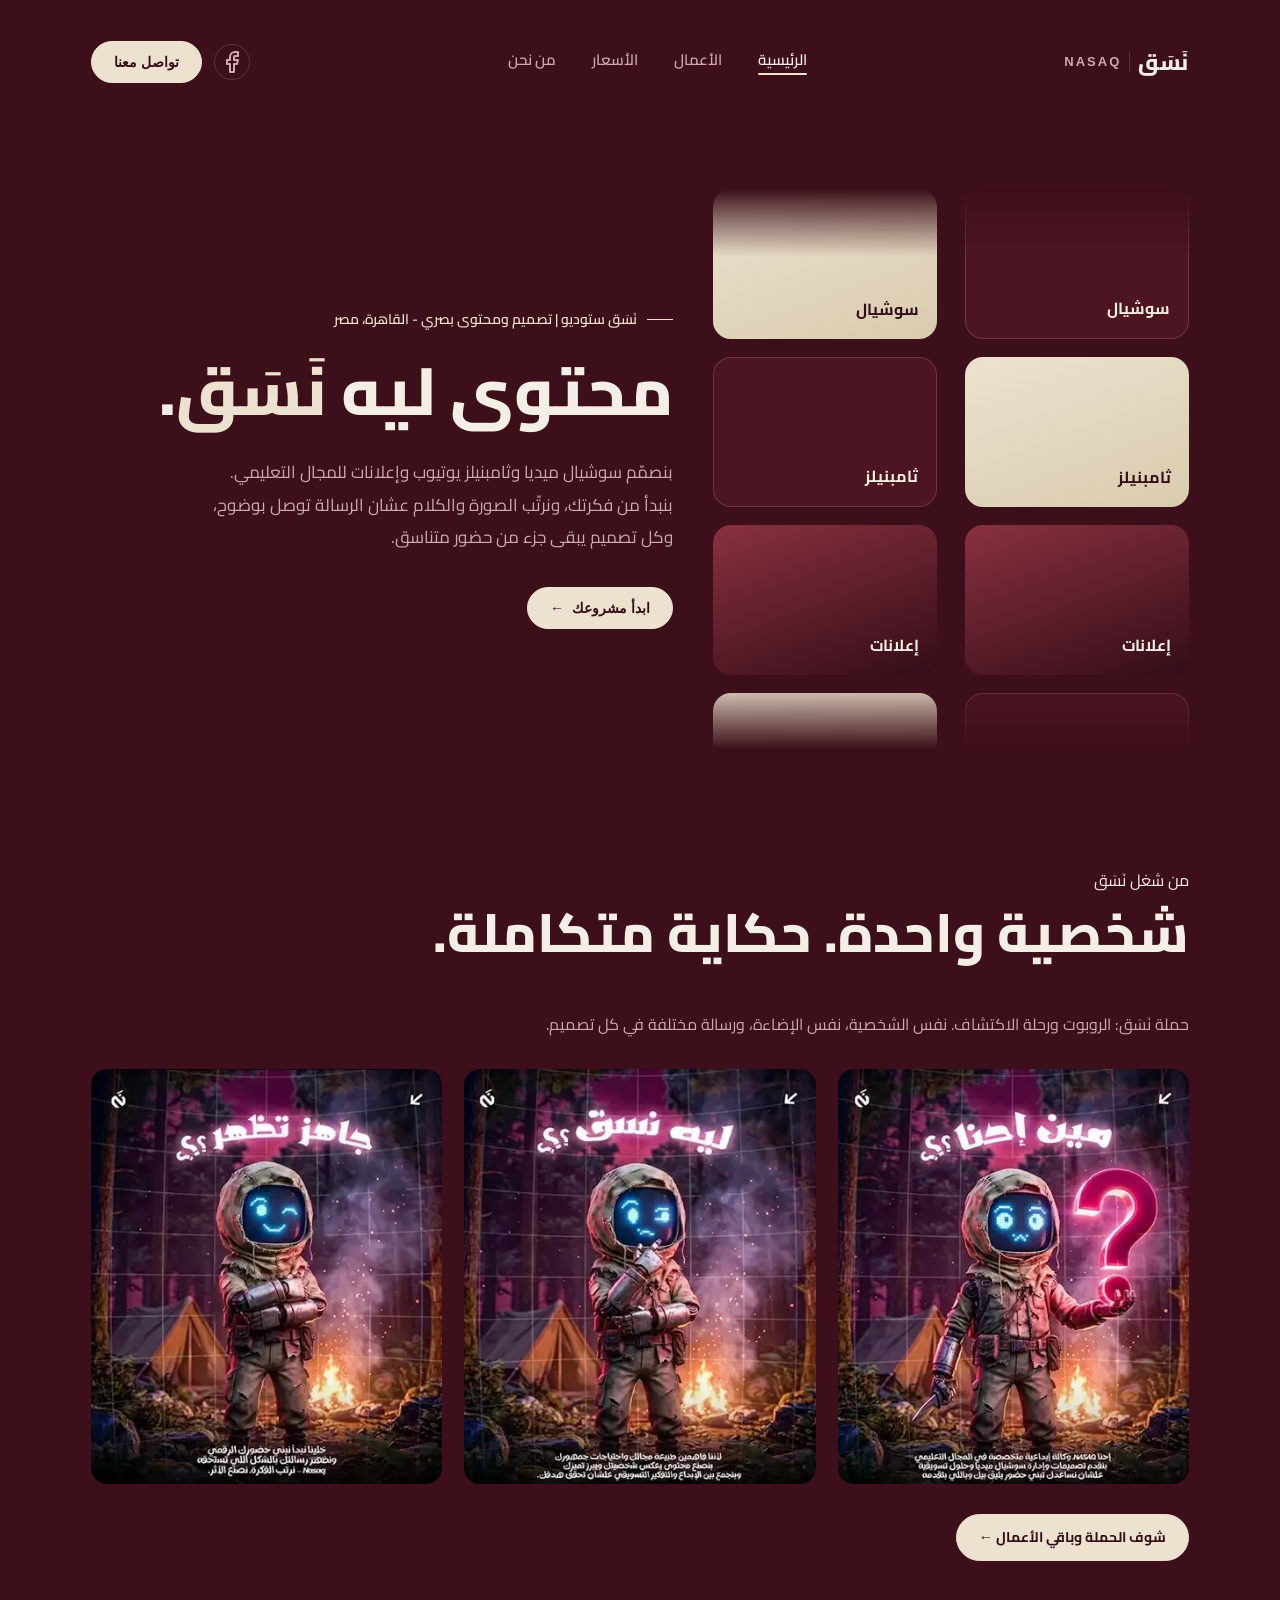
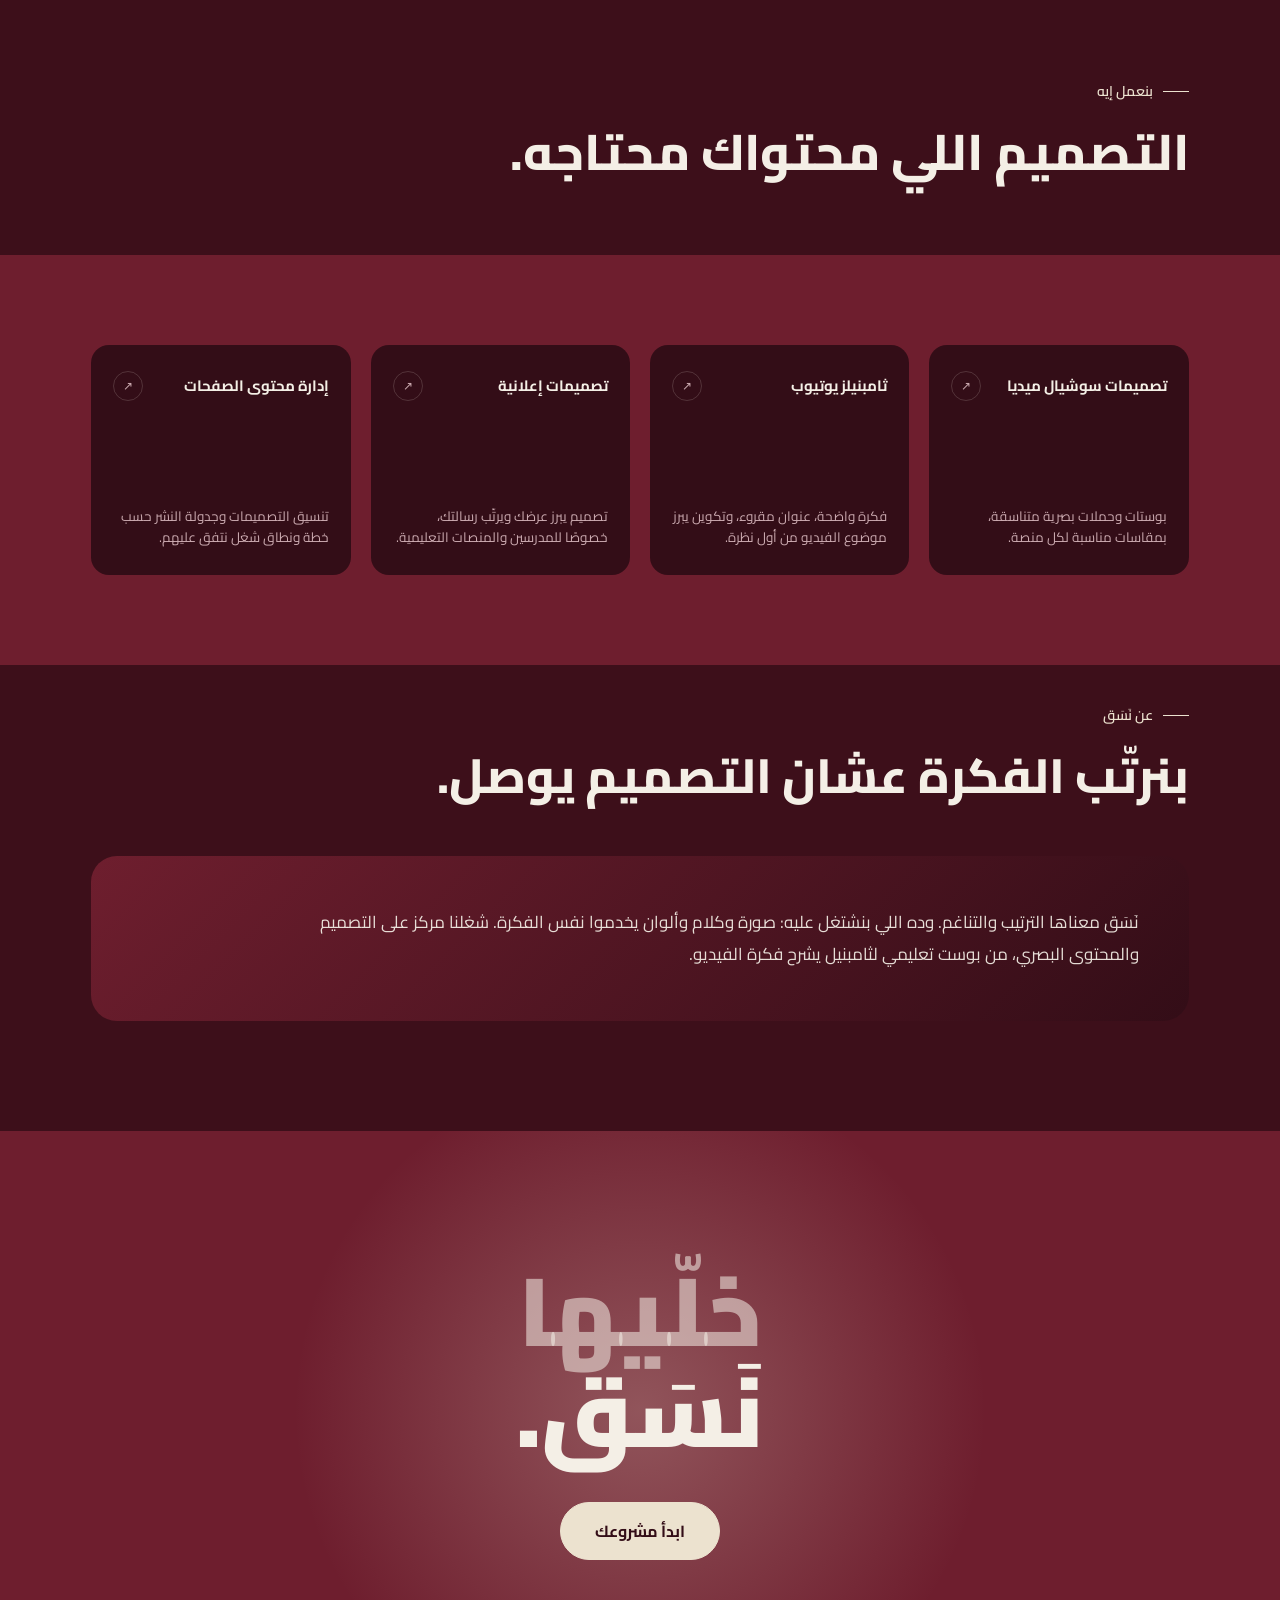
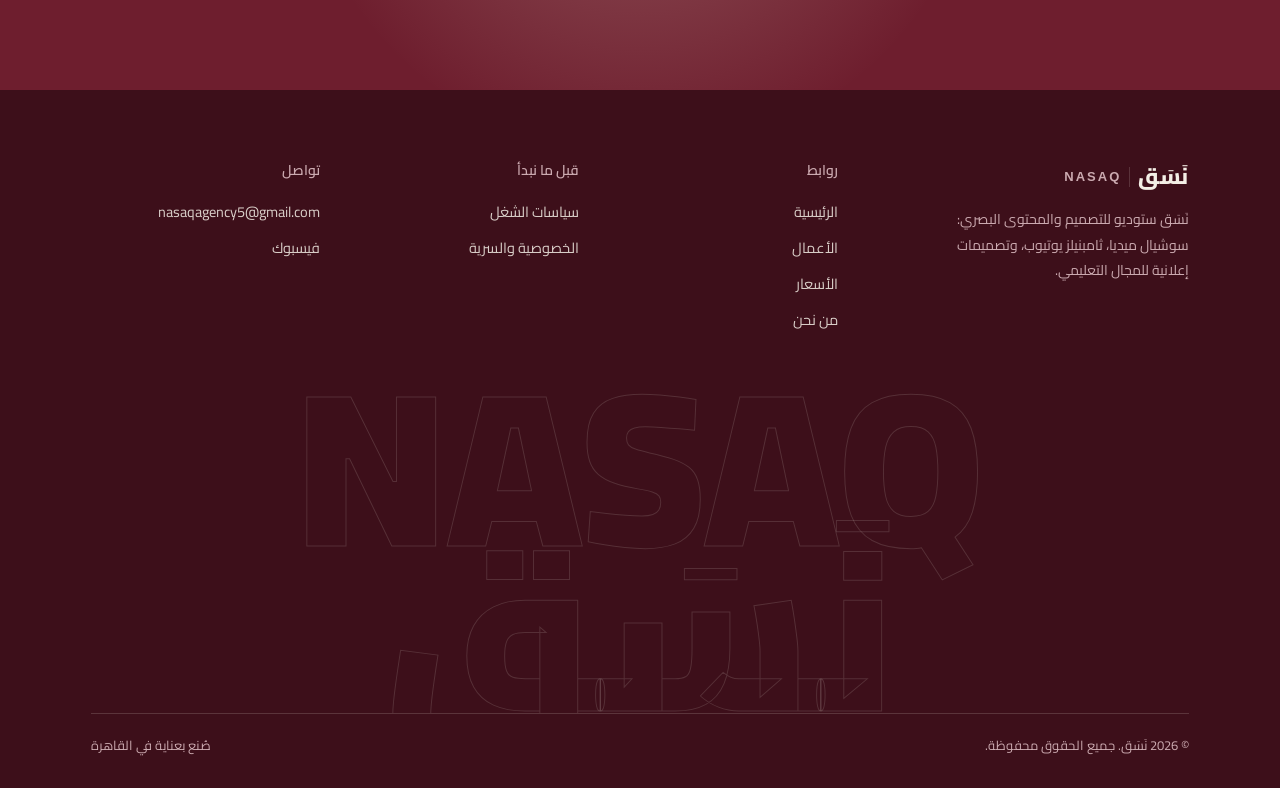
==== commit 60012812: "Remove legacy contact strip from campaign previews" ====
--- a/index.html
+++ b/index.html
@@ -77,7 +77,7 @@
 </div>
 </div>
 </section>
-<section class="projects reveal" id="projects"><div class="wrap"><div class="eyebrow">من شغل نَسَق</div><h2>شخصية واحدة. حكاية متكاملة.</h2><p class="section-intro">حملة نَسَق: الروبوت ورحلة الاكتشاف. نفس الشخصية، نفس الإضاءة، ورسالة مختلفة في كل تصميم.</p><div class="featured-grid"><img alt="حملة نَسَق: الروبوت بيسأل مين إحنا" height="580" src="[data-uri]" width="458"/><img alt="حملة نَسَق: ليه نَسَق" height="580" src="[data-uri]" width="458"/><img alt="حملة نَسَق: جاهز تظهر" height="580" src="[data-uri]" width="458"/></div><a class="btn" href="works.html#nasaq-campaign">شوف الحملة وباقي الأعمال ←</a></div></section><section class="statement reveal">
+<section class="projects reveal" id="projects"><div class="wrap"><div class="eyebrow">من شغل نَسَق</div><h2>شخصية واحدة. حكاية متكاملة.</h2><p class="section-intro">حملة نَسَق: الروبوت ورحلة الاكتشاف. نفس الشخصية، نفس الإضاءة، ورسالة مختلفة في كل تصميم.</p><div class="featured-grid"><img alt="حملة نَسَق: الروبوت بيسأل مين إحنا" height="540" src="[data-uri]" width="458"/><img alt="حملة نَسَق: ليه نَسَق" height="540" src="[data-uri]" width="458"/><img alt="حملة نَسَق: جاهز تظهر" height="540" src="[data-uri]" width="458"/></div><a class="btn" href="works.html#nasaq-campaign">شوف الحملة وباقي الأعمال ←</a></div></section><section class="statement reveal">
 <div class="wrap">
 <div class="eyebrow">بنعمل إيه</div>
 <h2>التصميم اللي محتواك محتاجه.</h2>
@@ -168,4 +168,4 @@
 const observer=new IntersectionObserver(es=>es.forEach(e=>{if(e.isIntersecting){e.target.classList.add('in');observer.unobserve(e.target)}}),{threshold:0.04});
 document.querySelectorAll('.reveal,.reveal-stagger').forEach(e=>observer.observe(e));
 </script></body>
-</html>
+                                                                                                                                                                                                                                                                                                  </html>
